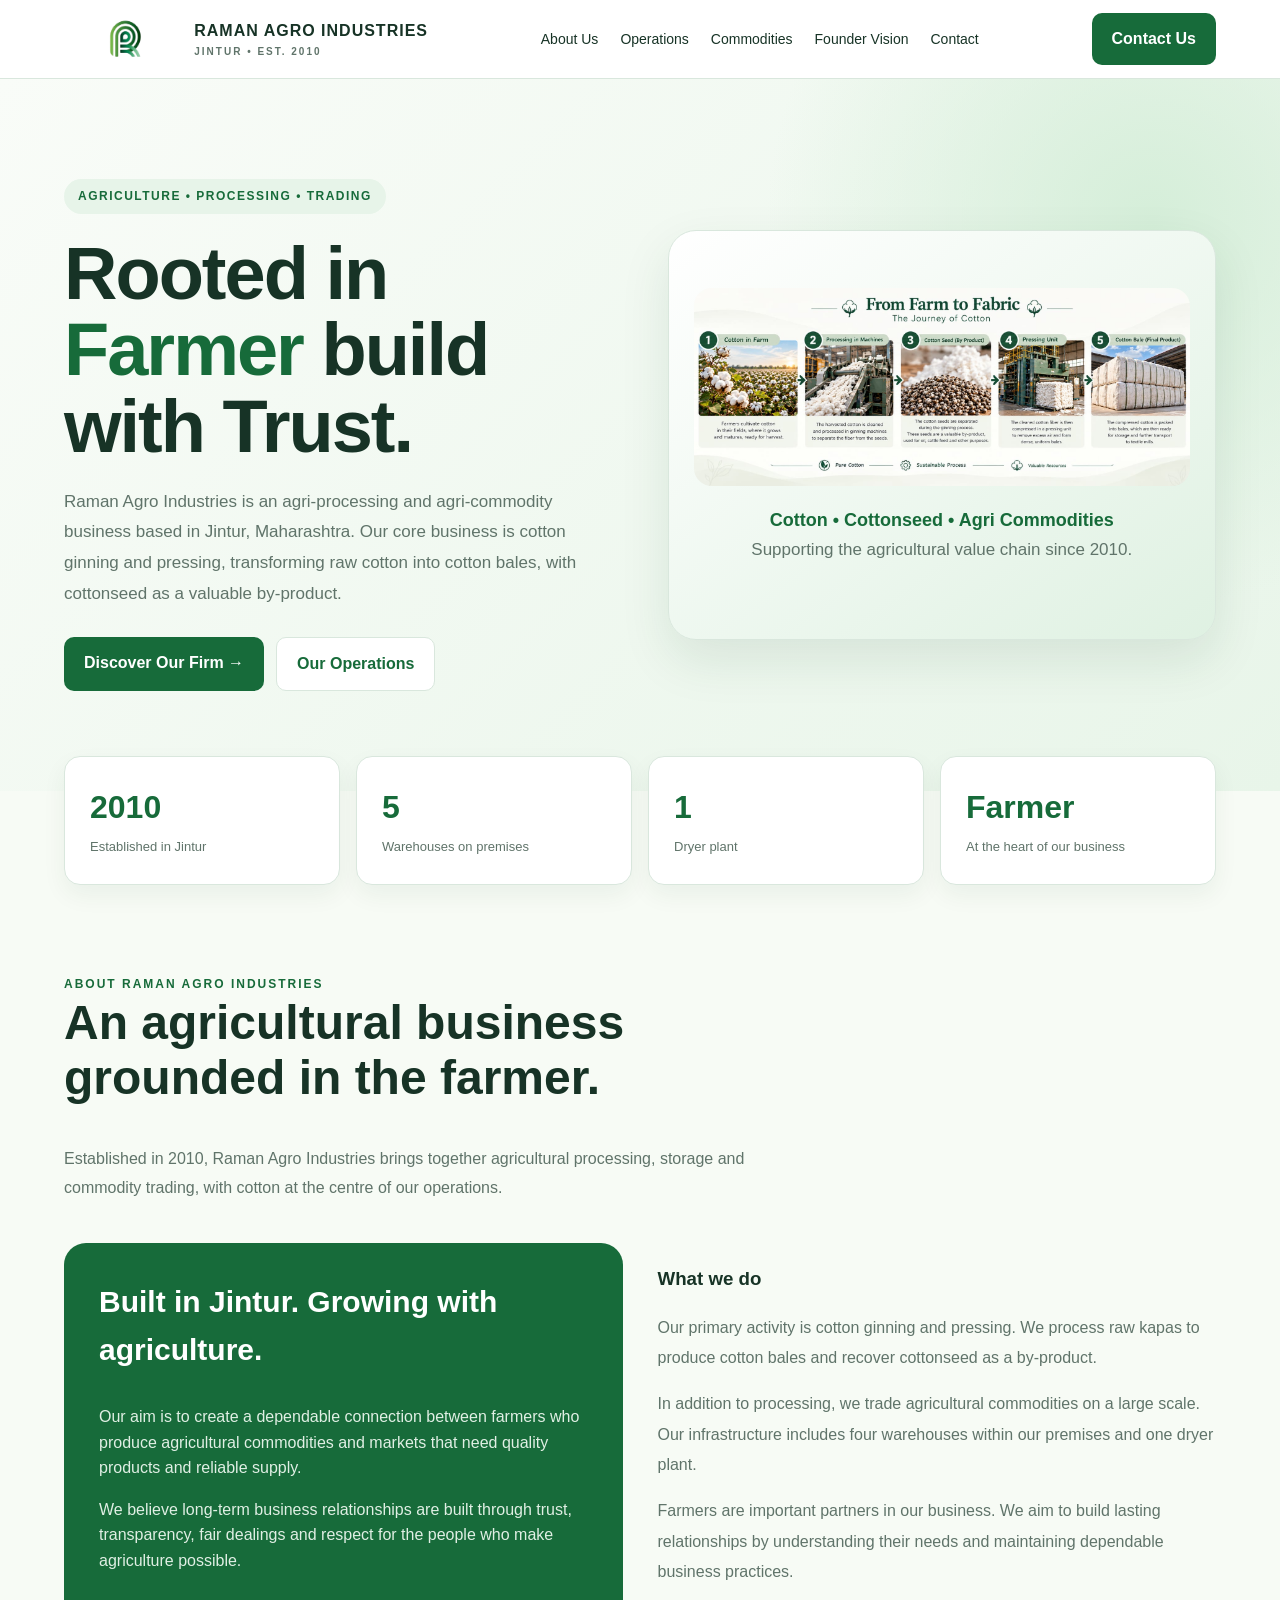
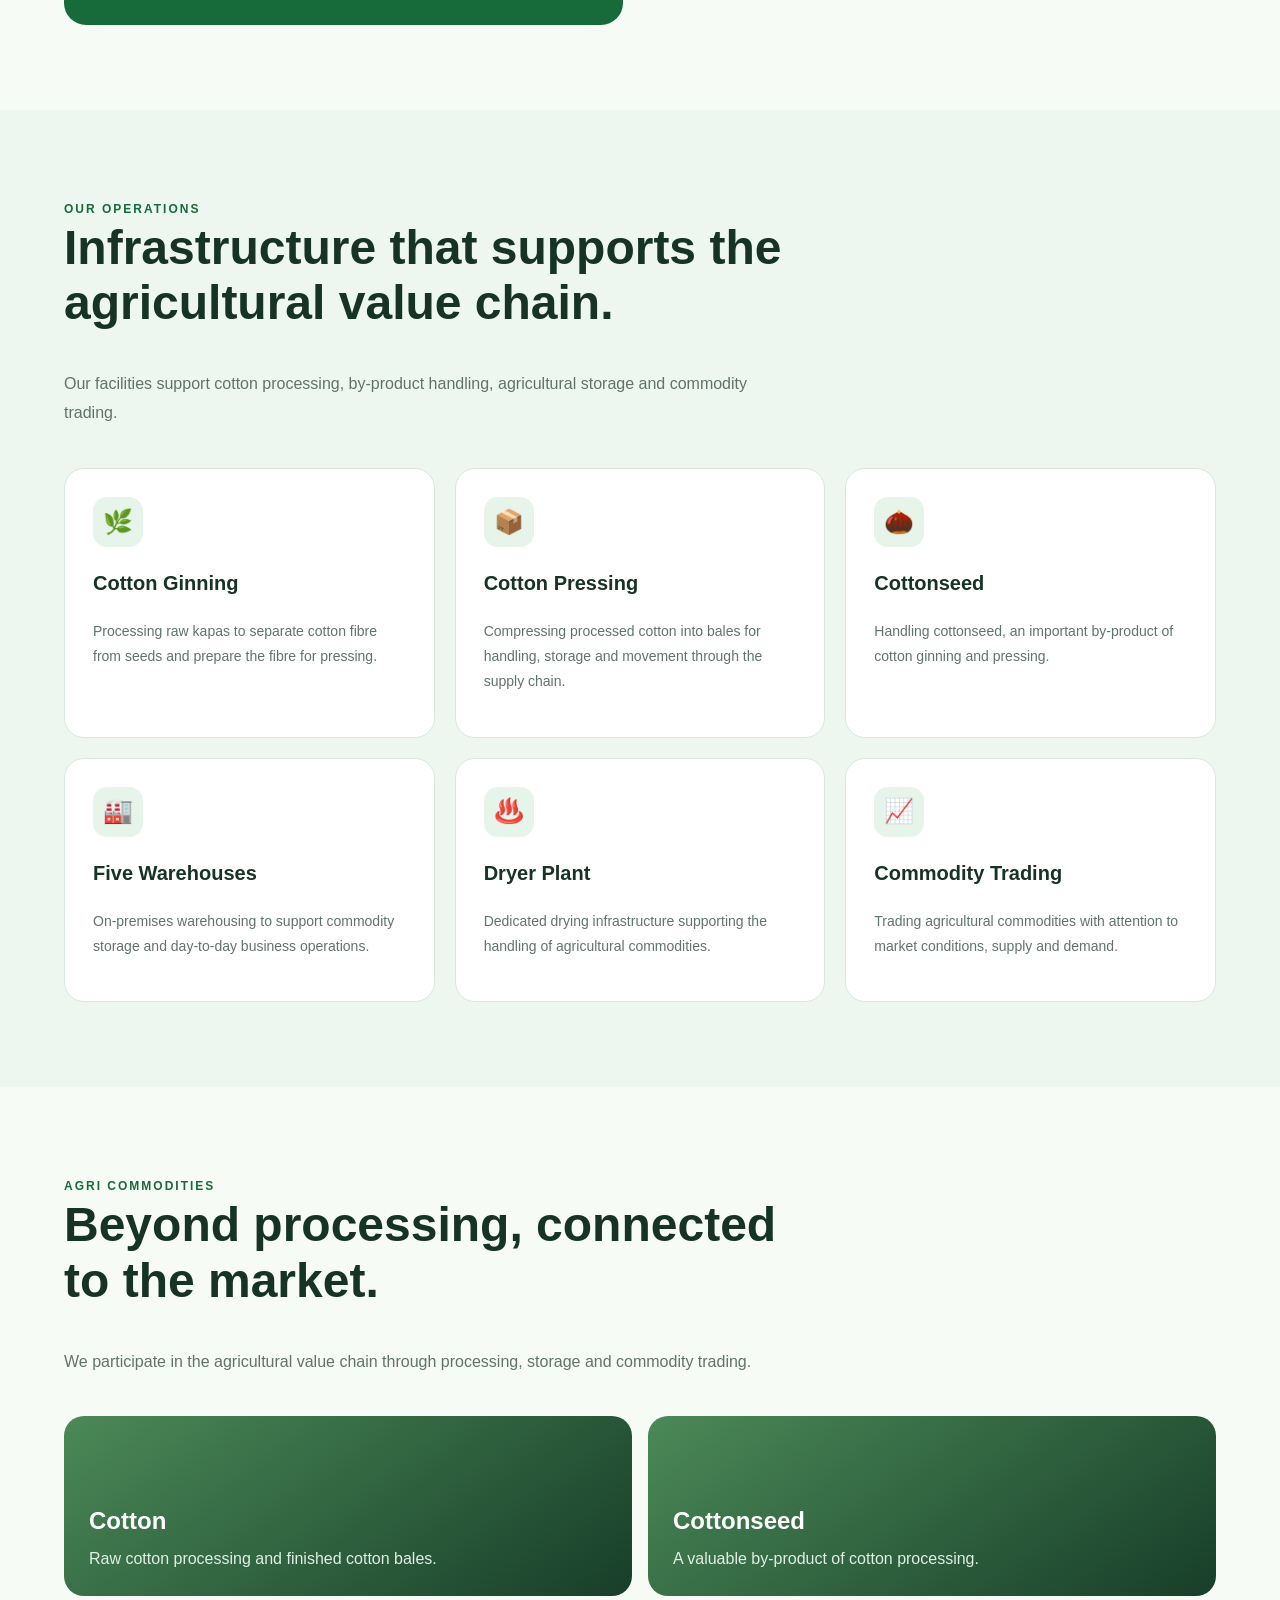
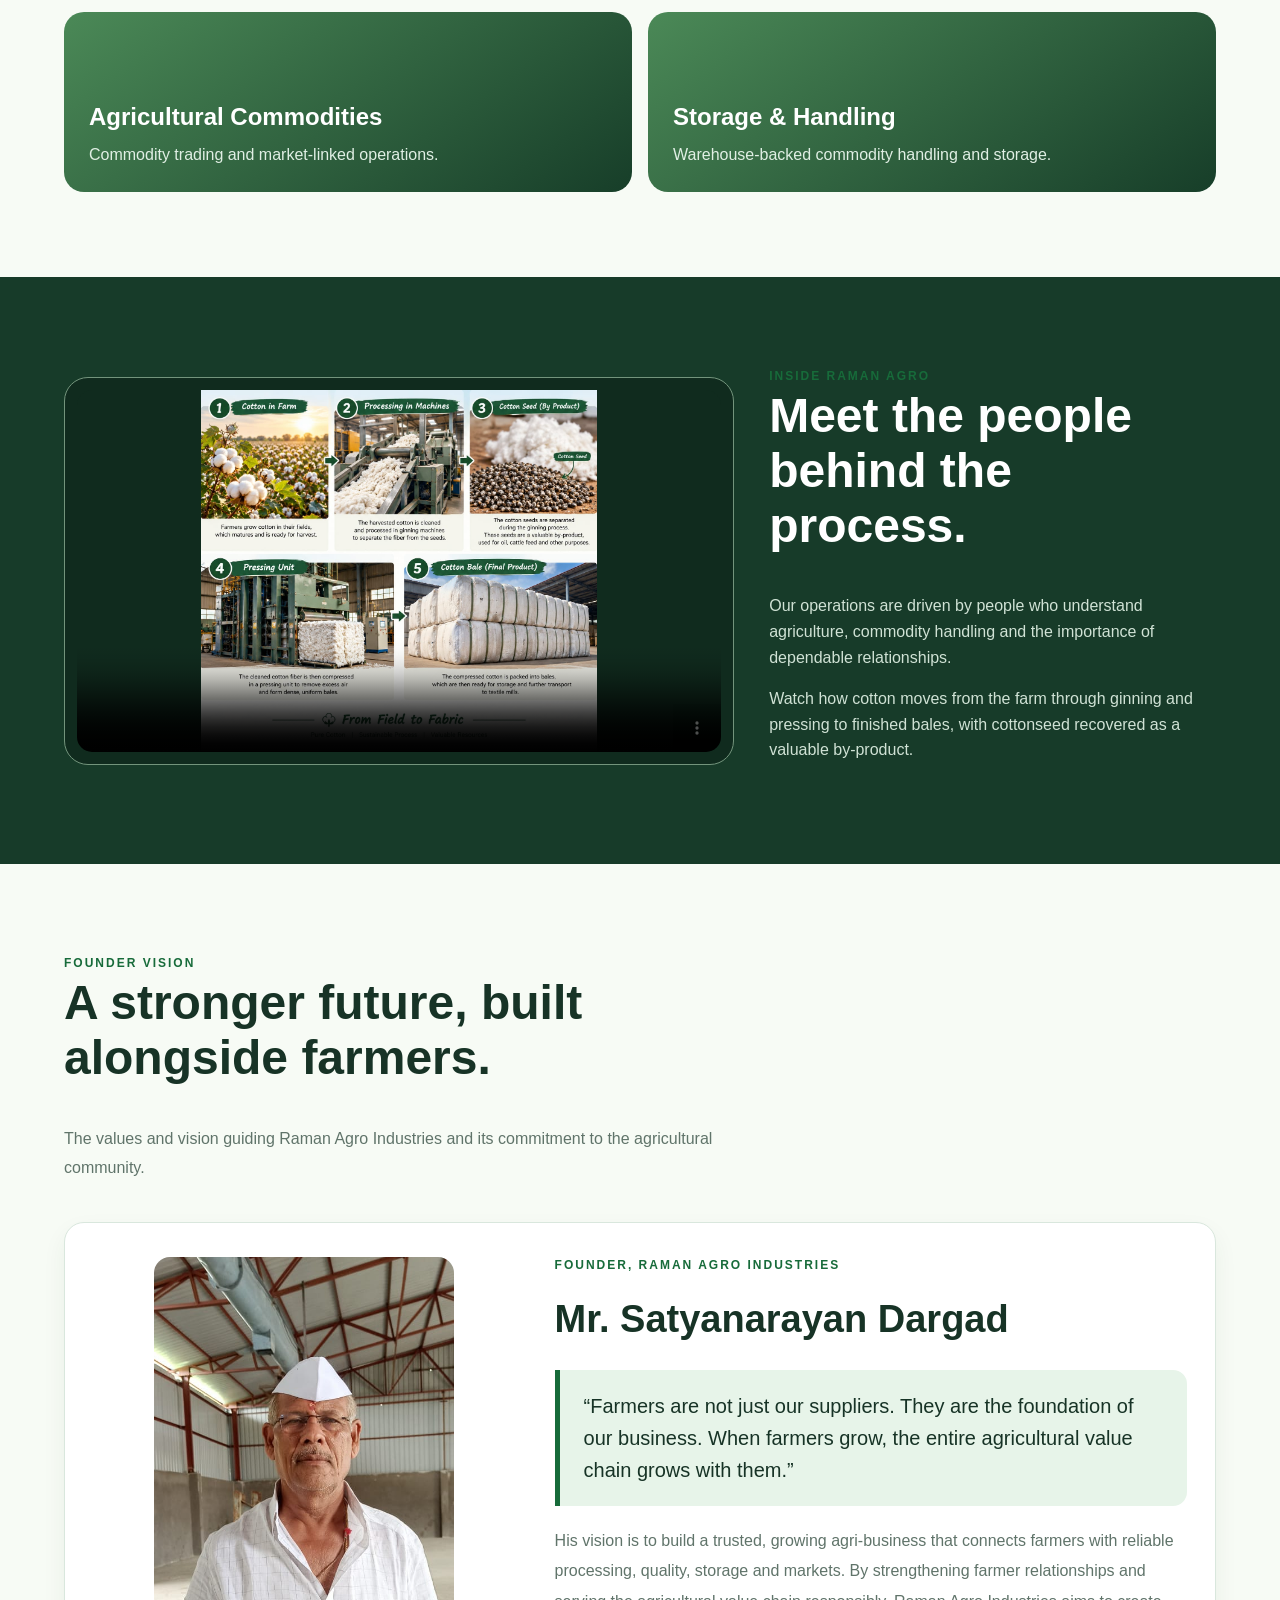
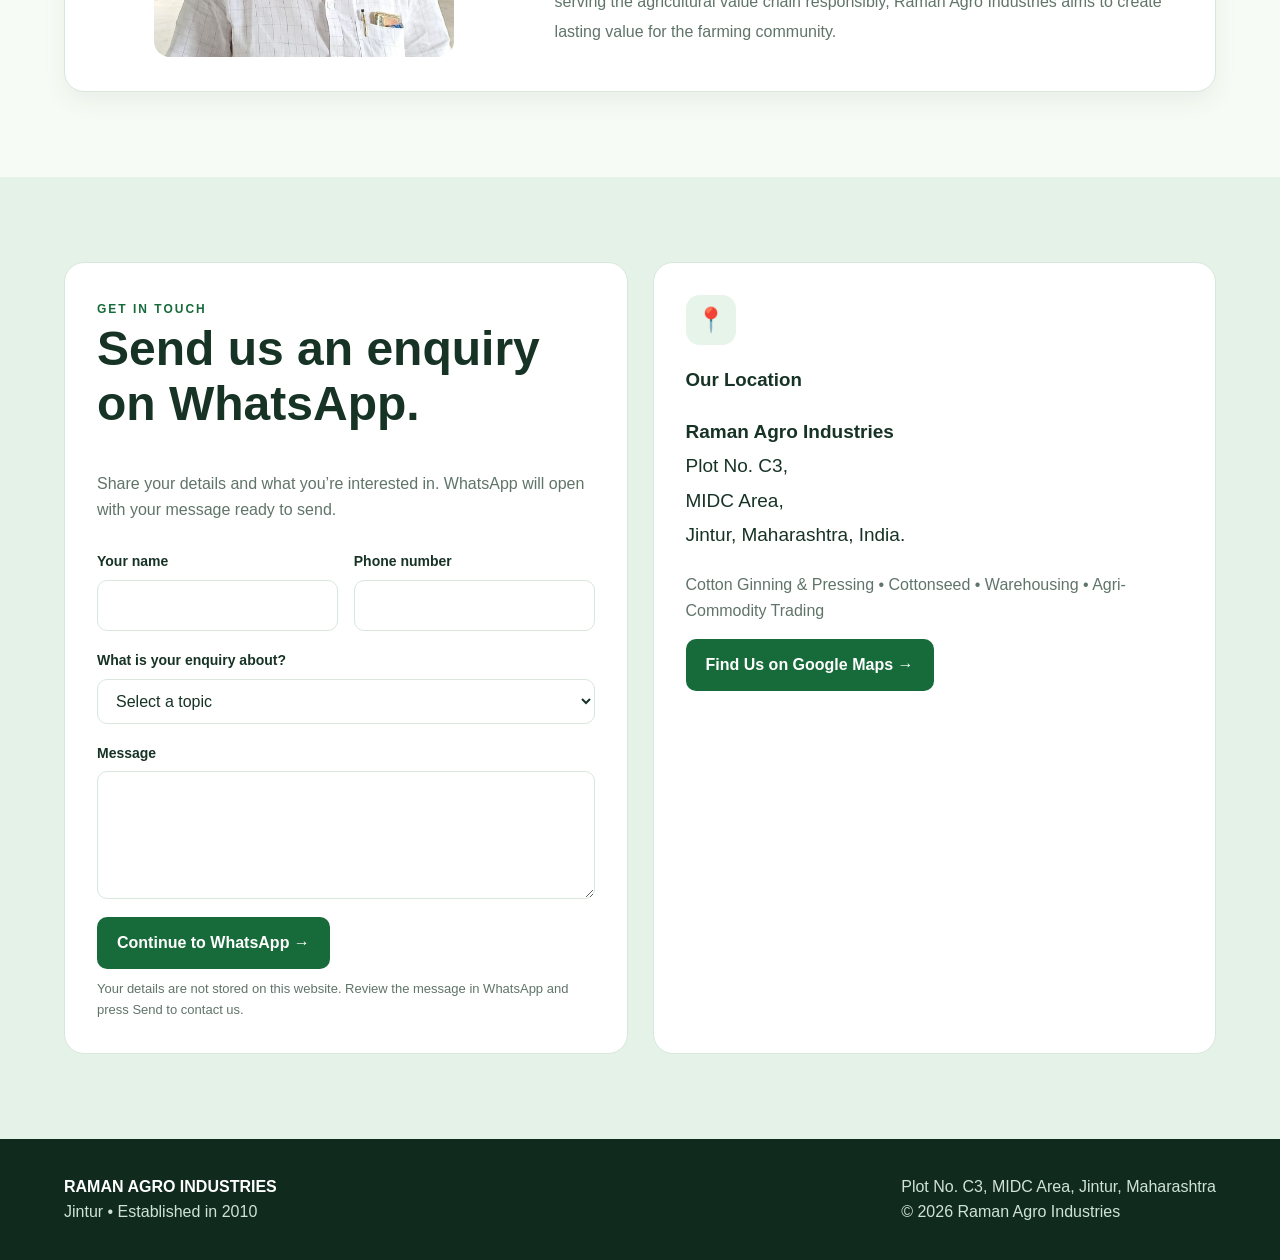
==== index.html @ 5632670c "Refine founder name and portrait crop Co-authored-by: Copilot <223556219+Copilot@users.noreply.githu" ====
<!DOCTYPE html>
<html lang="en">
<head>
  <meta charset="UTF-8">
  <meta name="viewport" content="width=device-width, initial-scale=1.0">
  <title>Raman Agro Industries | Jintur</title>
  <meta name="description" content="Raman Agro Industries, Jintur. Cotton ginning and pressing, cottonseed, warehousing and agricultural commodity trading.">
  <link rel="stylesheet" href="assets/css/styles.css">
</head>
<body>

  <header>
    <div class="navbar">
      <a href="#home" class="logo">
        <div class="logo-area">
          <img src="images/log.png" alt="Raman Agro Industries logo">
        </div>
        <div>
          RAMAN AGRO INDUSTRIES
          <small>JINTUR • EST. 2010</small>
        </div>
      </a>

      <nav class="nav-links" id="navLinks">
        <a href="#about">About Us</a>
        <a href="#operations">Operations</a>
        <a href="#commodities">Commodities</a>
        <a href="#vision">Founder Vision</a>
        <a href="#contact">Contact</a>
      </nav>

      <a href="#contact" class="nav-button">Contact Us</a>

      <button class="menu-button" onclick="toggleMenu()" aria-label="Open navigation menu">☰</button>
    </div>
  </header>

  <main>
    <section class="hero" id="home">
      <div class="container hero-grid">
        <div class="reveal">
          <span class="eyebrow">Agriculture • Processing • Trading</span>

          <h1>
            Rooted in <span>Farmer</span>
            build with Trust.
          </h1>

          <p>
            Raman Agro Industries is an agri-processing and agri-commodity business based in Jintur, Maharashtra.
            Our core business is cotton ginning and pressing, transforming raw cotton into cotton bales, with
            cottonseed as a valuable by-product.
          </p>

          <div class="hero-buttons">
            <a href="#about" class="btn">Discover Our Firm →</a>
            <a href="#operations" class="btn btn-outline">Our Operations</a>
          </div>
        </div>

        <div class="hero-visual reveal">
          <img src="images/short.jpeg" alt="From farm to fabric: five stages of the cotton journey, from cotton farming through ginning and pressing to finished cotton bales">
          <strong>Cotton • Cottonseed • Agri Commodities</strong>
          <p>Supporting the agricultural value chain since 2010.</p>
        </div>
      </div>
    </section>

    <div class="container">
      <div class="stats reveal">
        <div class="stat">
          <strong>2010</strong>
          <span>Established in Jintur</span>
        </div>

        <div class="stat">
          <strong>5</strong>
          <span>Warehouses on premises</span>
        </div>

        <div class="stat">
          <strong>1</strong>
          <span>Dryer plant</span>
        </div>

        <div class="stat">
          <strong>Farmer</strong>
          <span>At the heart of our business</span>
        </div>
      </div>
    </div>

    <section id="about">
      <div class="container">
        <div class="section-intro reveal">
          <span class="section-label">About Raman Agro Industries</span>
          <h2>An agricultural business grounded in the farmer.</h2>
          <p>
            Established in 2010, Raman Agro Industries brings together agricultural processing, storage and commodity
            trading, with cotton at the centre of our operations.
          </p>
        </div>

        <div class="two-column">
          <div class="story-box reveal">
            <h3>Built in Jintur. Growing with agriculture.</h3>
            <p>
              Our aim is to create a dependable connection between farmers who produce agricultural commodities and markets
              that need quality products and reliable supply.
            </p>
            <p>
              We believe long-term business relationships are built through trust, transparency, fair dealings and respect for
              the people who make agriculture possible.
            </p>
          </div>

          <div class="content-copy reveal">
            <h3>What we do</h3>
            <p>
              Our primary activity is cotton ginning and pressing. We process raw kapas to produce cotton bales and recover
              cottonseed as a by-product.
            </p>
            <p>
              In addition to processing, we trade agricultural commodities on a large scale. Our infrastructure includes four
              warehouses within our premises and one dryer plant.
            </p>
            <p>
              Farmers are important partners in our business. We aim to build lasting relationships by understanding their needs
              and maintaining dependable business practices.
            </p>
          </div>
        </div>
      </div>
    </section>

    <section class="operations" id="operations">
      <div class="container">
        <div class="section-intro reveal">
          <span class="section-label">Our Operations</span>
          <h2>Infrastructure that supports the agricultural value chain.</h2>
          <p>
            Our facilities support cotton processing, by-product handling, agricultural storage and commodity trading.
          </p>
        </div>

        <div class="cards">
          <div class="card reveal">
            <div class="card-icon">🌿</div>
            <h3>Cotton Ginning</h3>
            <p>Processing raw kapas to separate cotton fibre from seeds and prepare the fibre for pressing.</p>
          </div>

          <div class="card reveal">
            <div class="card-icon">📦</div>
            <h3>Cotton Pressing</h3>
            <p>Compressing processed cotton into bales for handling, storage and movement through the supply chain.</p>
          </div>

          <div class="card reveal">
            <div class="card-icon">🌰</div>
            <h3>Cottonseed</h3>
            <p>Handling cottonseed, an important by-product of cotton ginning and pressing.</p>
          </div>

          <div class="card reveal">
            <div class="card-icon">🏭</div>
            <h3>Five Warehouses</h3>
            <p>On-premises warehousing to support commodity storage and day-to-day business operations.</p>
          </div>

          <div class="card reveal">
            <div class="card-icon">♨️</div>
            <h3>Dryer Plant</h3>
            <p>Dedicated drying infrastructure supporting the handling of agricultural commodities.</p>
          </div>

          <div class="card reveal">
            <div class="card-icon">📈</div>
            <h3>Commodity Trading</h3>
            <p>Trading agricultural commodities with attention to market conditions, supply and demand.</p>
          </div>
        </div>
      </div>
    </section>

    <section id="commodities">
      <div class="container">
        <div class="section-intro reveal">
          <span class="section-label">Agri Commodities</span>
          <h2>Beyond processing, connected to the market.</h2>
          <p>We participate in the agricultural value chain through processing, storage and commodity trading.</p>
        </div>

        <div class="commodity-grid">
          <div class="commodity reveal">
            <h3>Cotton</h3>
            <p>Raw cotton processing and finished cotton bales.</p>
          </div>

          <div class="commodity reveal">
            <h3>Cottonseed</h3>
            <p>A valuable by-product of cotton processing.</p>
          </div>

          <div class="commodity reveal">
            <h3>Agricultural Commodities</h3>
            <p>Commodity trading and market-linked operations.</p>
          </div>

          <div class="commodity reveal">
            <h3>Storage & Handling</h3>
            <p>Warehouse-backed commodity handling and storage.</p>
          </div>
        </div>
      </div>
    </section>

    <section class="video-section" id="company-video">
      <div class="container video-grid">
        <div class="video-placeholder reveal">
          <video controls poster="images/process.jpeg" aria-label="Raman Agro Industries company video">
            <source src="Raman Agro video.mp4" type="video/mp4">
            Your browser does not support video playback.
          </video>
        </div>

        <div class="reveal">
          <span class="section-label">Inside Raman Agro</span>
          <h2>Meet the people behind the process.</h2>
          <p>Our operations are driven by people who understand agriculture, commodity handling and the importance of dependable relationships.</p>
          <p>Watch how cotton moves from the farm through ginning and pressing to finished bales, with cottonseed recovered as a valuable by-product.</p>
        </div>
      </div>
    </section>

    <section id="vision">
      <div class="container">
        <div class="section-intro reveal">
          <span class="section-label">Founder Vision</span>
          <h2>A stronger future, built alongside farmers.</h2>
          <p>
            The values and vision guiding Raman Agro Industries and its commitment to the agricultural community.
          </p>
        </div>

        <div class="founder-vision reveal">
          <img src="images/founder.jpg" alt="Founder Mr. Satyanarayan Dargad">
          <div class="founder-vision-copy">
            <span class="section-label">Founder, Raman Agro Industries</span>
            <h3>Mr. Satyanarayan Dargad</h3>
            <blockquote>
              “Farmers are not just our suppliers. They are the foundation of our business. When farmers grow, the entire agricultural value chain grows with them.”
            </blockquote>
            <p>
              His vision is to build a trusted, growing agri-business that connects farmers with reliable processing,
              quality, storage and markets. By strengthening farmer relationships and serving the agricultural value
              chain responsibly, Raman Agro Industries aims to create lasting value for the farming community.
            </p>
          </div>
        </div>
      </div>
    </section>

    <section class="contact" id="contact">
      <div class="container contact-grid">
        <div class="contact-box reveal">
          <span class="section-label">Get in Touch</span>
          <h2>Send us an enquiry on WhatsApp.</h2>
          <p>Share your details and what you’re interested in. WhatsApp will open with your message ready to send.</p>

          <form class="enquiry-form" id="whatsappEnquiryForm">
            <div class="form-row">
              <div class="form-field">
                <label for="enquiryName">Your name</label>
                <input id="enquiryName" name="name" type="text" autocomplete="name" required>
              </div>

              <div class="form-field">
                <label for="enquiryPhone">Phone number</label>
                <input id="enquiryPhone" name="phone" type="tel" autocomplete="tel" required>
              </div>
            </div>

            <div class="form-field">
              <label for="enquirySubject">What is your enquiry about?</label>
              <select id="enquirySubject" name="subject" required>
                <option value="" selected disabled>Select a topic</option>
                <option>Cotton ginning and pressing</option>
                <option>Cottonseed</option>
                <option>Agricultural commodity trading</option>
                <option>Warehousing and storage</option>
                <option>Visit our facility</option>
                <option>Other business enquiry</option>
              </select>
            </div>

            <div class="form-field">
              <label for="enquiryMessage">Message</label>
              <textarea id="enquiryMessage" name="message" rows="4" required></textarea>
            </div>

            <button class="btn enquiry-submit" type="submit">Continue to WhatsApp →</button>
            <p class="form-note">Your details are not stored on this website. Review the message in WhatsApp and press Send to contact us.</p>
          </form>
        </div>

        <div class="contact-box reveal">
          <div class="card-icon">📍</div>
          <h3>Our Location</h3>

          <address>
            <strong>Raman Agro Industries</strong><br>
            Plot No. C3,<br>
            MIDC Area,<br>
            Jintur, Maharashtra, India.
          </address>

          <p>
            Cotton Ginning & Pressing • Cottonseed • Warehousing • Agri-Commodity Trading
          </p>

          <a class="btn" target="_blank" rel="noopener" href="https://www.google.com/maps/search/?api=1&query=Plot+C3+MIDC+Jintur+Maharashtra">
            Find Us on Google Maps →
          </a>
        </div>
      </div>
    </section>
  </main>

  <footer>
    <div class="container footer-content">
      <div>
        <strong>RAMAN AGRO INDUSTRIES</strong>
        <p>Jintur • Established in 2010</p>
      </div>

      <div>
        <p>Plot No. C3, MIDC Area, Jintur, Maharashtra</p>
        <p>© <span id="year"></span> Raman Agro Industries</p>
      </div>
    </div>
  </footer>

  <script src="assets/js/main.js"></script>
</body>
</html>
---- assets/css/styles.css ----
:root {
  --green: #176b3a;
  --light-green: #e7f4e9;
  --white: #ffffff;
  --background: #f7fbf5;
  --dark: #173326;
  --muted: #60746a;
  --border: #d9e7dd;
}

* {
  box-sizing: border-box;
  scroll-behavior: smooth;
}

body {
  margin: 0;
  font-family: Arial, Helvetica, sans-serif;
  background: var(--background);
  color: var(--dark);
  line-height: 1.6;
}

a {
  text-decoration: none;
  color: inherit;
}

button {
  font: inherit;
  cursor: pointer;
}

.container {
  width: 90%;
  max-width: 1180px;
  margin: auto;
}

section {
  padding: 85px 0;
}

h1, h2, h3, p {
  margin-top: 0;
}

h2 {
  font-size: clamp(30px, 4vw, 48px);
  line-height: 1.15;
}

p {
  color: var(--muted);
}

header {
  position: sticky;
  top: 0;
  z-index: 100;
  background: rgba(255,255,255,0.96);
  border-bottom: 1px solid var(--border);
}

.navbar {
  max-width: 1180px;
  width: 90%;
  margin: auto;
  min-height: 78px;
  display: flex;
  justify-content: space-between;
  align-items: center;
  gap: 20px;
}

.logo {
  display: flex;
  align-items: center;
  gap: 4px;
  font-weight: bold;
  letter-spacing: 1px;
}

.logo-icon {
  width: 44px;
  height: 44px;
  display: grid;
  place-items: center;
  background: var(--green);
  color: white;
  border-radius: 12px;
  font-size: 20px;
}

.logo small {
  display: block;
  font-size: 10px;
  color: var(--muted);
  letter-spacing: 2px;
}

.logo-area {
  display: flex;
  align-items: center;
  gap: 14px;
}

.logo-area img {
  height: 72px;
}

.nav-links {
  display: flex;
  align-items: center;
  gap: 22px;
  font-size: 14px;
}

.nav-links a:hover {
  color: var(--green);
}

.nav-button,
.btn {
  display: inline-block;
  padding: 13px 20px;
  background: var(--green);
  color: white;
  border: none;
  border-radius: 10px;
  font-weight: bold;
  transition: 0.25s;
}

.nav-button:hover,
.btn:hover {
  background: #104c2a;
  transform: translateY(-2px);
}

.menu-button {
  display: none;
  background: none;
  border: none;
  font-size: 27px;
  color: var(--green);
}

.hero {
  padding: 100px 0;
  background: radial-gradient(circle at 90% 20%, #d5eed9, transparent 30%), linear-gradient(135deg, #f9fcf8, #e8f5e9);
}

.hero-grid {
  display: grid;
  grid-template-columns: 1fr 1fr;
  align-items: center;
  gap: 55px;
}

.eyebrow {
  display: inline-block;
  padding: 8px 14px;
  border-radius: 30px;
  background: var(--light-green);
  color: var(--green);
  font-size: 12px;
  font-weight: bold;
  letter-spacing: 1.5px;
  text-transform: uppercase;
}

.hero h1 {
  font-size: clamp(42px, 6vw, 74px);
  line-height: 1.03;
  letter-spacing: -2px;
  margin: 22px 0;
}

.hero h1 span {
  color: var(--green);
}

.hero p {
  font-size: 17px;
  line-height: 1.8;
}

.hero-buttons {
  display: flex;
  flex-wrap: wrap;
  gap: 12px;
  margin-top: 28px;
}

.btn-outline {
  background: white;
  color: var(--green);
  border: 1px solid var(--border);
}

.hero-visual {
  min-height: 410px;
  border-radius: 28px;
  background: linear-gradient(145deg, #ffffff, #dff1e2);
  border: 1px solid var(--border);
  box-shadow: 0 20px 50px rgba(23,67,42,0.10);
  display: flex;
  flex-direction: column;
  justify-content: center;
  align-items: center;
  text-align: center;
  padding: 25px;
  overflow: hidden;
}

.hero-visual img {
  display: block;
  width: 100%;
  height: auto;
  object-fit: contain;
  border-radius: 18px;
}

.hero-visual strong {
  display: block;
  color: var(--green);
  font-size: 18px;
  margin-top: 20px;
}

.stats {
  display: grid;
  grid-template-columns: repeat(4, 1fr);
  gap: 16px;
  margin-top: -35px;
  position: relative;
}

.stat {
  padding: 25px;
  background: white;
  border: 1px solid var(--border);
  border-radius: 16px;
  box-shadow: 0 10px 25px rgba(23,67,42,0.06);
}

.stat strong {
  display: block;
  font-size: 32px;
  color: var(--green);
}

.stat span {
  font-size: 13px;
  color: var(--muted);
}

.section-label {
  color: var(--green);
  font-size: 12px;
  font-weight: bold;
  letter-spacing: 2px;
  text-transform: uppercase;
}

.section-intro {
  max-width: 720px;
  margin-bottom: 40px;
}

.section-intro p {
  line-height: 1.8;
}

.two-column {
  display: grid;
  grid-template-columns: 1fr 1fr;
  gap: 35px;
  align-items: center;
}

.story-box {
  padding: 35px;
  background: var(--green);
  border-radius: 22px;
  color: white;
}

.story-box h3 {
  font-size: 30px;
}

.story-box p {
  color: #e0efe4;
}

.content-copy p {
  line-height: 1.9;
}

.cards {
  display: grid;
  grid-template-columns: repeat(3, 1fr);
  gap: 20px;
}

.card {
  padding: 28px;
  background: white;
  border: 1px solid var(--border);
  border-radius: 20px;
  transition: 0.25s;
}

.card:hover {
  transform: translateY(-5px);
  box-shadow: 0 15px 35px rgba(23,67,42,0.10);
}

.card-icon {
  width: 50px;
  height: 50px;
  display: grid;
  place-items: center;
  border-radius: 14px;
  background: var(--light-green);
  font-size: 24px;
  margin-bottom: 20px;
}

.card h3 {
  font-size: 20px;
}

.card p {
  font-size: 14px;
  line-height: 1.8;
}

.operations {
  background: #edf7ef;
}

.operation-row {
  display: grid;
  grid-template-columns: 65px 1fr;
  gap: 18px;
  background: white;
  border: 1px solid var(--border);
  border-radius: 16px;
  padding: 23px;
  margin-bottom: 15px;
}

.operation-row h3 {
  margin-bottom: 5px;
}

.operation-row p {
  margin-bottom: 0;
}

.commodity-grid {
  display: grid;
  grid-template-columns: repeat(2, 1fr);
  gap: 16px;
}

.commodity {
  min-height: 180px;
  border-radius: 20px;
  padding: 25px;
  display: flex;
  flex-direction: column;
  justify-content: flex-end;
  color: white;
  background: linear-gradient(145deg, #4b8957, #173e29);
}

.commodity h3 {
  font-size: 24px;
  margin-bottom: 5px;
}

.commodity p {
  color: #e0efe4;
  margin-bottom: 0;
}

.video-section {
  background: #173b29;
  color: white;
}

.video-section p {
  color: #d0e2d5;
}

.video-grid {
  display: grid;
  grid-template-columns: 1.2fr 0.8fr;
  gap: 35px;
  align-items: center;
}

.video-placeholder {
  padding: 12px;
  background: #102b1e;
  border: 1px solid #73947c;
  border-radius: 24px;
  overflow: hidden;
}

.video-placeholder video {
  display: block;
  width: 100%;
  aspect-ratio: 16 / 9;
  border-radius: 15px;
  background: #102b1e;
  object-fit: contain;
}

.founder-vision {
  display: grid;
  grid-template-columns: minmax(240px, 0.8fr) 1.2fr;
  align-items: center;
  gap: 40px;
  padding: 28px;
  background: white;
  border: 1px solid var(--border);
  border-radius: 20px;
  box-shadow: 0 10px 25px rgba(23,67,42,0.06);
}

.founder-vision img {
  width: min(100%, 300px);
  aspect-ratio: 3 / 4;
  object-fit: cover;
  object-position: center 20%;
  border-radius: 16px;
  justify-self: center;
}

.founder-vision-copy h3 {
  margin: 12px 0 20px;
  color: var(--dark);
  font-size: clamp(28px, 3vw, 38px);
}

.founder-vision-copy blockquote {
  margin: 0 0 20px;
  padding: 20px 24px;
  background: var(--light-green);
  border-left: 5px solid var(--green);
  border-radius: 0 14px 14px 0;
  font-size: 20px;
  line-height: 1.6;
}

.founder-vision-copy p {
  line-height: 1.9;
}

.contact {
  background: #e5f2e7;
}

.contact-grid {
  display: grid;
  grid-template-columns: 1fr 1fr;
  gap: 25px;
}

.contact-box {
  padding: 32px;
  background: white;
  border-radius: 20px;
  border: 1px solid var(--border);
}

.enquiry-form {
  display: grid;
  gap: 18px;
  margin-top: 28px;
}

.form-row {
  display: grid;
  grid-template-columns: 1fr 1fr;
  gap: 16px;
}

.form-field {
  display: grid;
  gap: 7px;
}

.form-field label {
  color: var(--dark);
  font-size: 14px;
  font-weight: bold;
}

.form-field input,
.form-field select,
.form-field textarea {
  width: 100%;
  padding: 12px 14px;
  border: 1px solid var(--border);
  border-radius: 10px;
  background: #fff;
  color: var(--dark);
  font: inherit;
}

.form-field textarea {
  min-height: 120px;
  resize: vertical;
}

.form-field input:focus,
.form-field select:focus,
.form-field textarea:focus {
  outline: 2px solid var(--green);
  outline-offset: 2px;
}

.enquiry-submit {
  justify-self: start;
}

.form-note {
  margin: -8px 0 0;
  font-size: 13px;
  line-height: 1.6;
}

.contact-box address {
  font-style: normal;
  font-size: 19px;
  line-height: 1.8;
  margin: 20px 0;
}

footer {
  background: #102b1e;
  color: white;
  padding: 35px 0;
}

footer p {
  color: #d0e2d5;
  margin-bottom: 0;
}

.footer-content {
  display: flex;
  justify-content: space-between;
  align-items: center;
  gap: 20px;
}

.reveal {
  opacity: 0;
  transform: translateY(20px);
  transition: 0.7s ease;
}

.reveal.visible {
  opacity: 1;
  transform: translateY(0);
}

@media (max-width: 850px) {
  .menu-button {
    display: block;
  }

  .nav-button {
    display: none;
  }

  .nav-links {
    display: none;
    position: absolute;
    top: 78px;
    left: 0;
    right: 0;
    padding: 22px 5%;
    background: white;
    border-bottom: 1px solid var(--border);
    flex-direction: column;
    align-items: flex-start;
  }

  .nav-links.open {
    display: flex;
  }

  .hero-grid,
  .two-column,
  .video-grid,
  .contact-grid {
    grid-template-columns: 1fr;
  }

  .stats {
    grid-template-columns: repeat(2, 1fr);
  }

  .cards {
    grid-template-columns: 1fr;
  }

  .founder-vision {
    grid-template-columns: 1fr;
  }

  .founder-vision img {
    width: min(100%, 240px);
    justify-self: center;
  }

  .hero {
    padding: 70px 0;
  }

  .footer-content {
    flex-direction: column;
    align-items: flex-start;
  }
}

@media (max-width: 520px) {
  section {
    padding: 60px 0;
  }

  .form-row {
    grid-template-columns: 1fr;
  }

  .commodity-grid {
    grid-template-columns: 1fr;
  }

  .stat {
    padding: 18px;
  }

  .stat strong {
    font-size: 26px;
  }

  .hero-visual {
    min-height: 300px;
  }

}
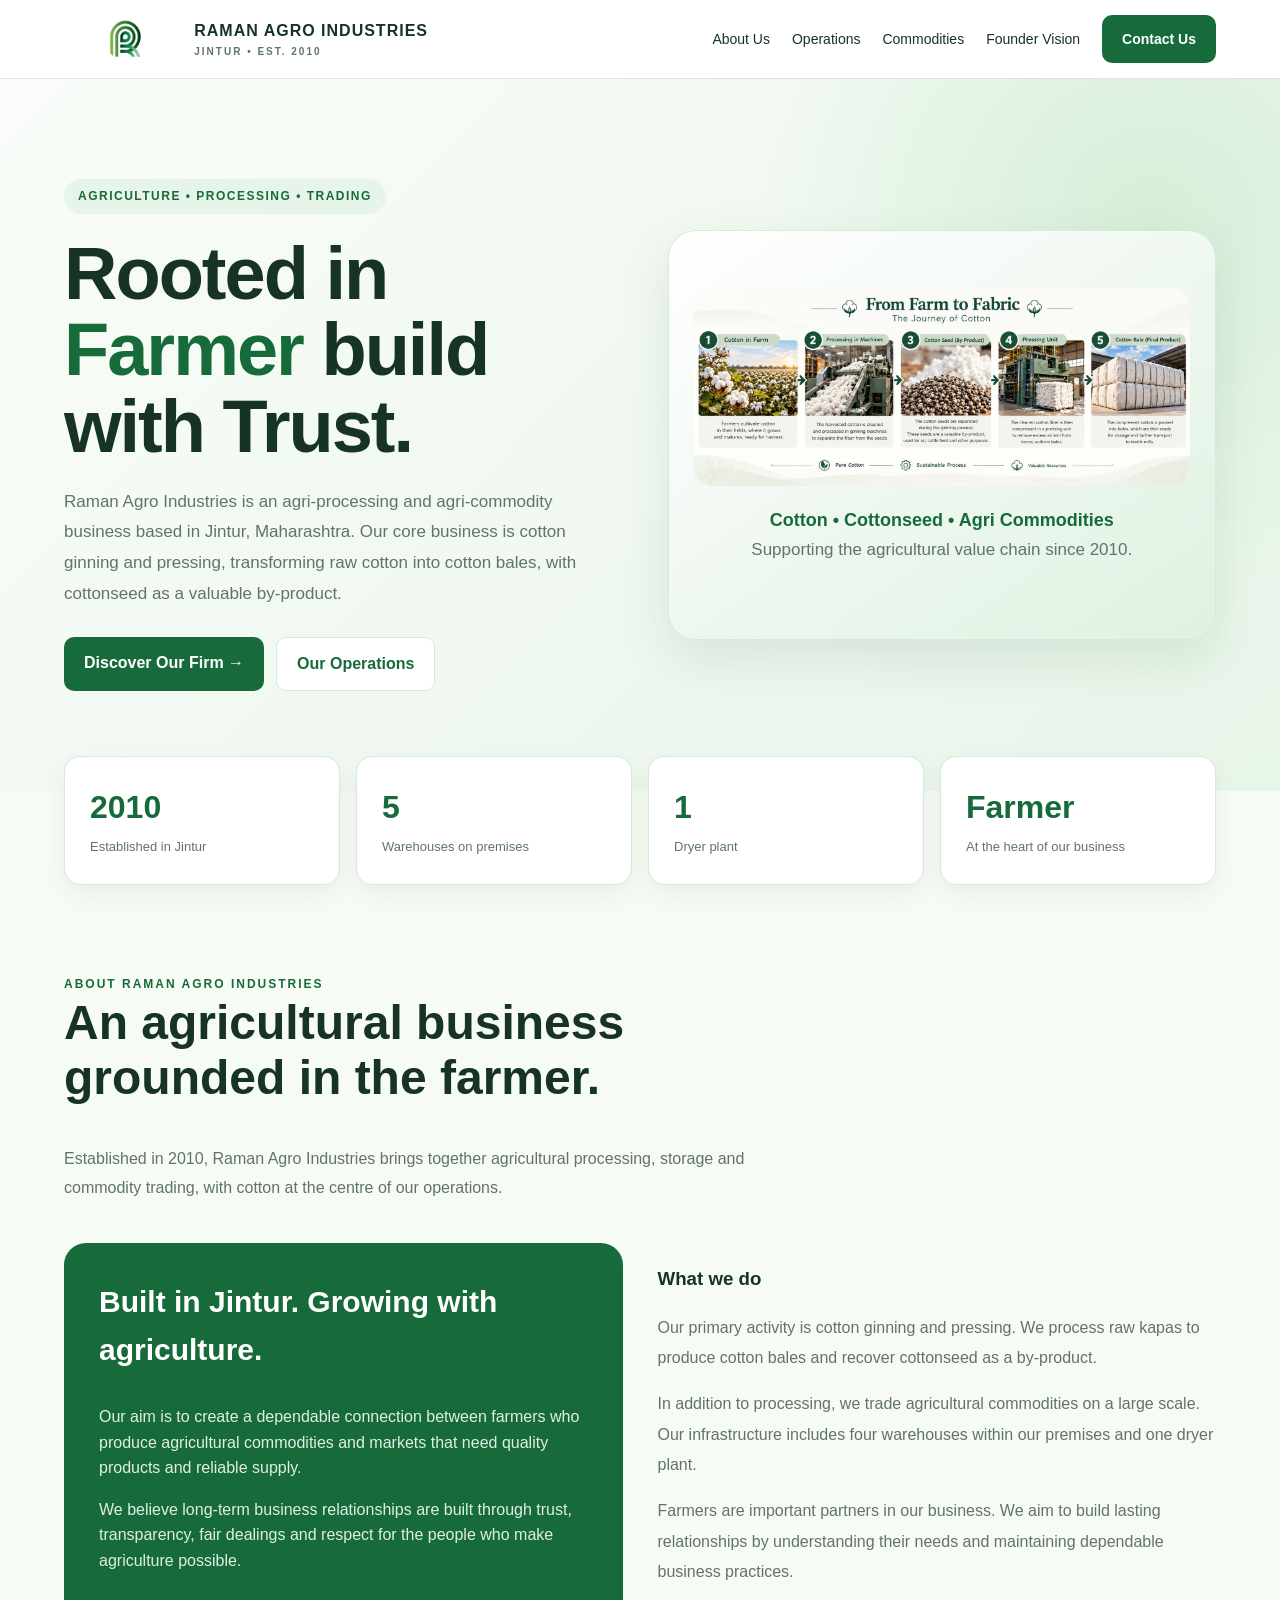
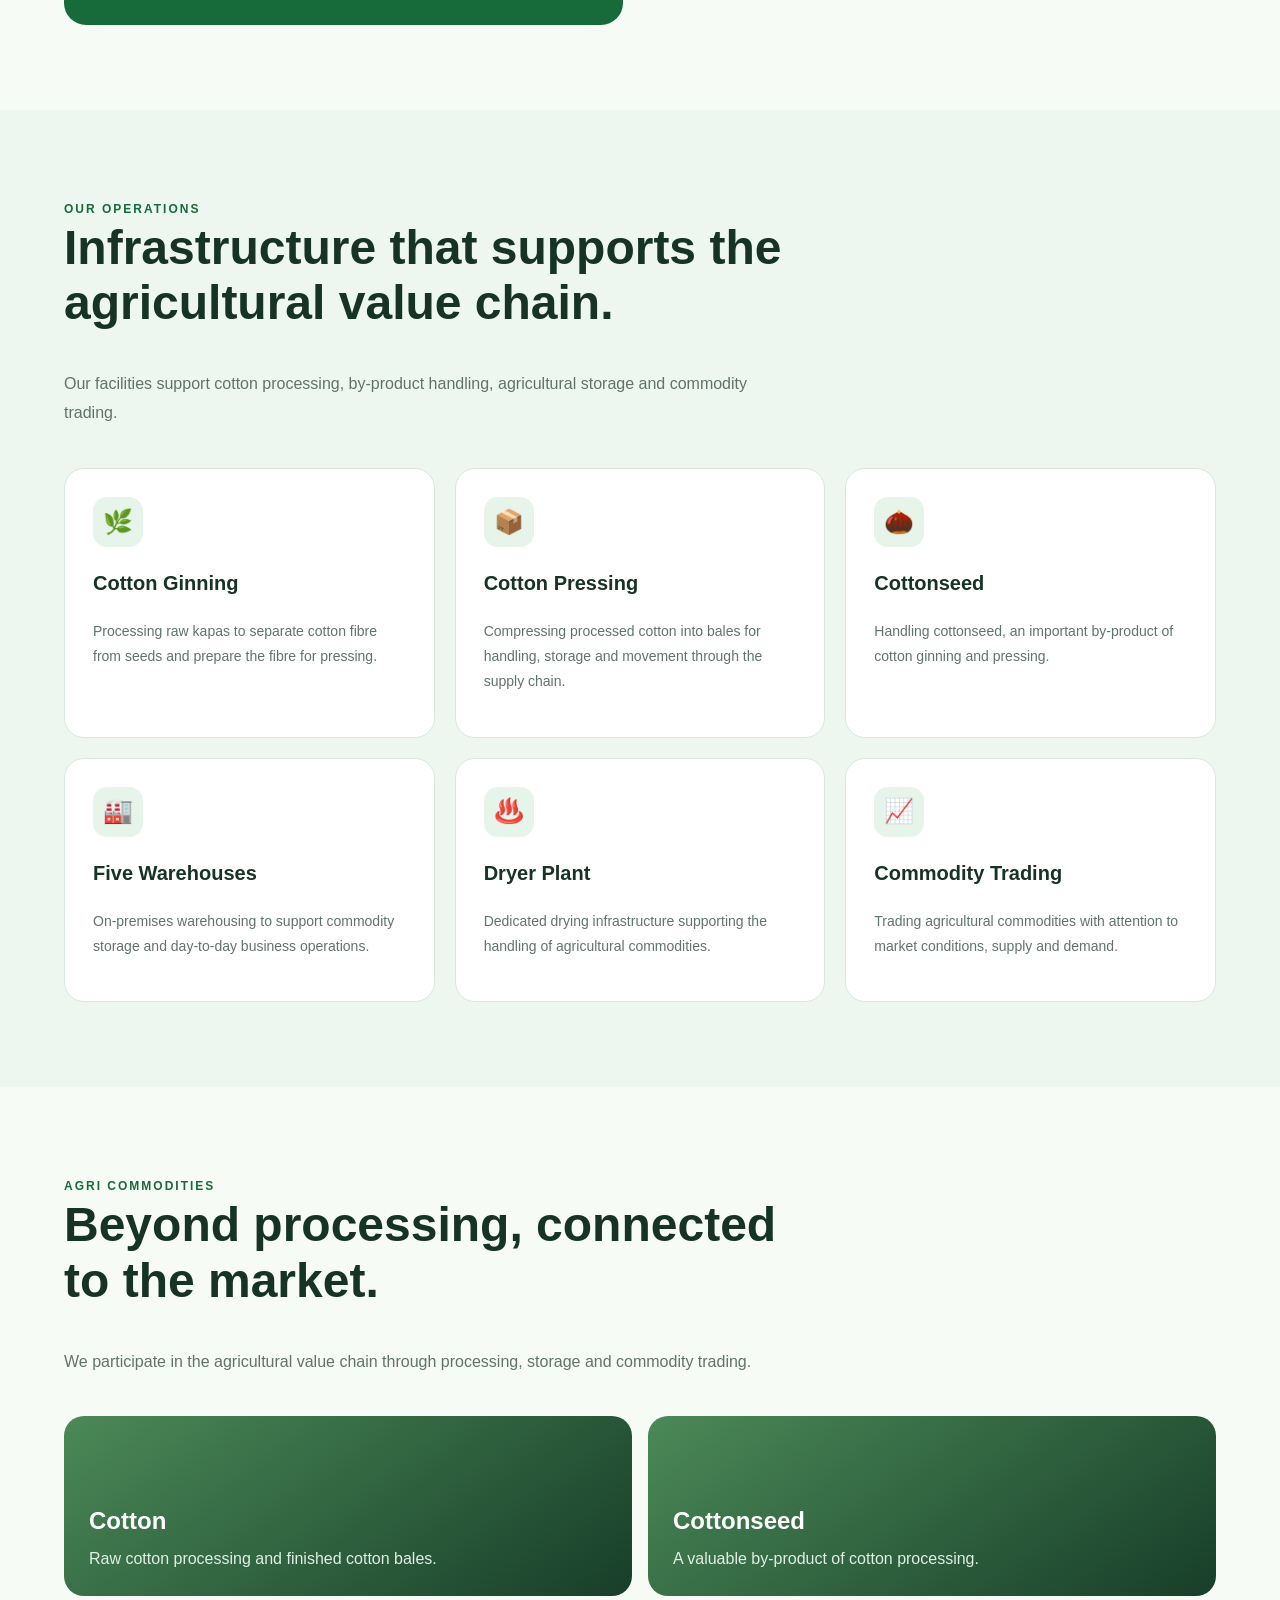
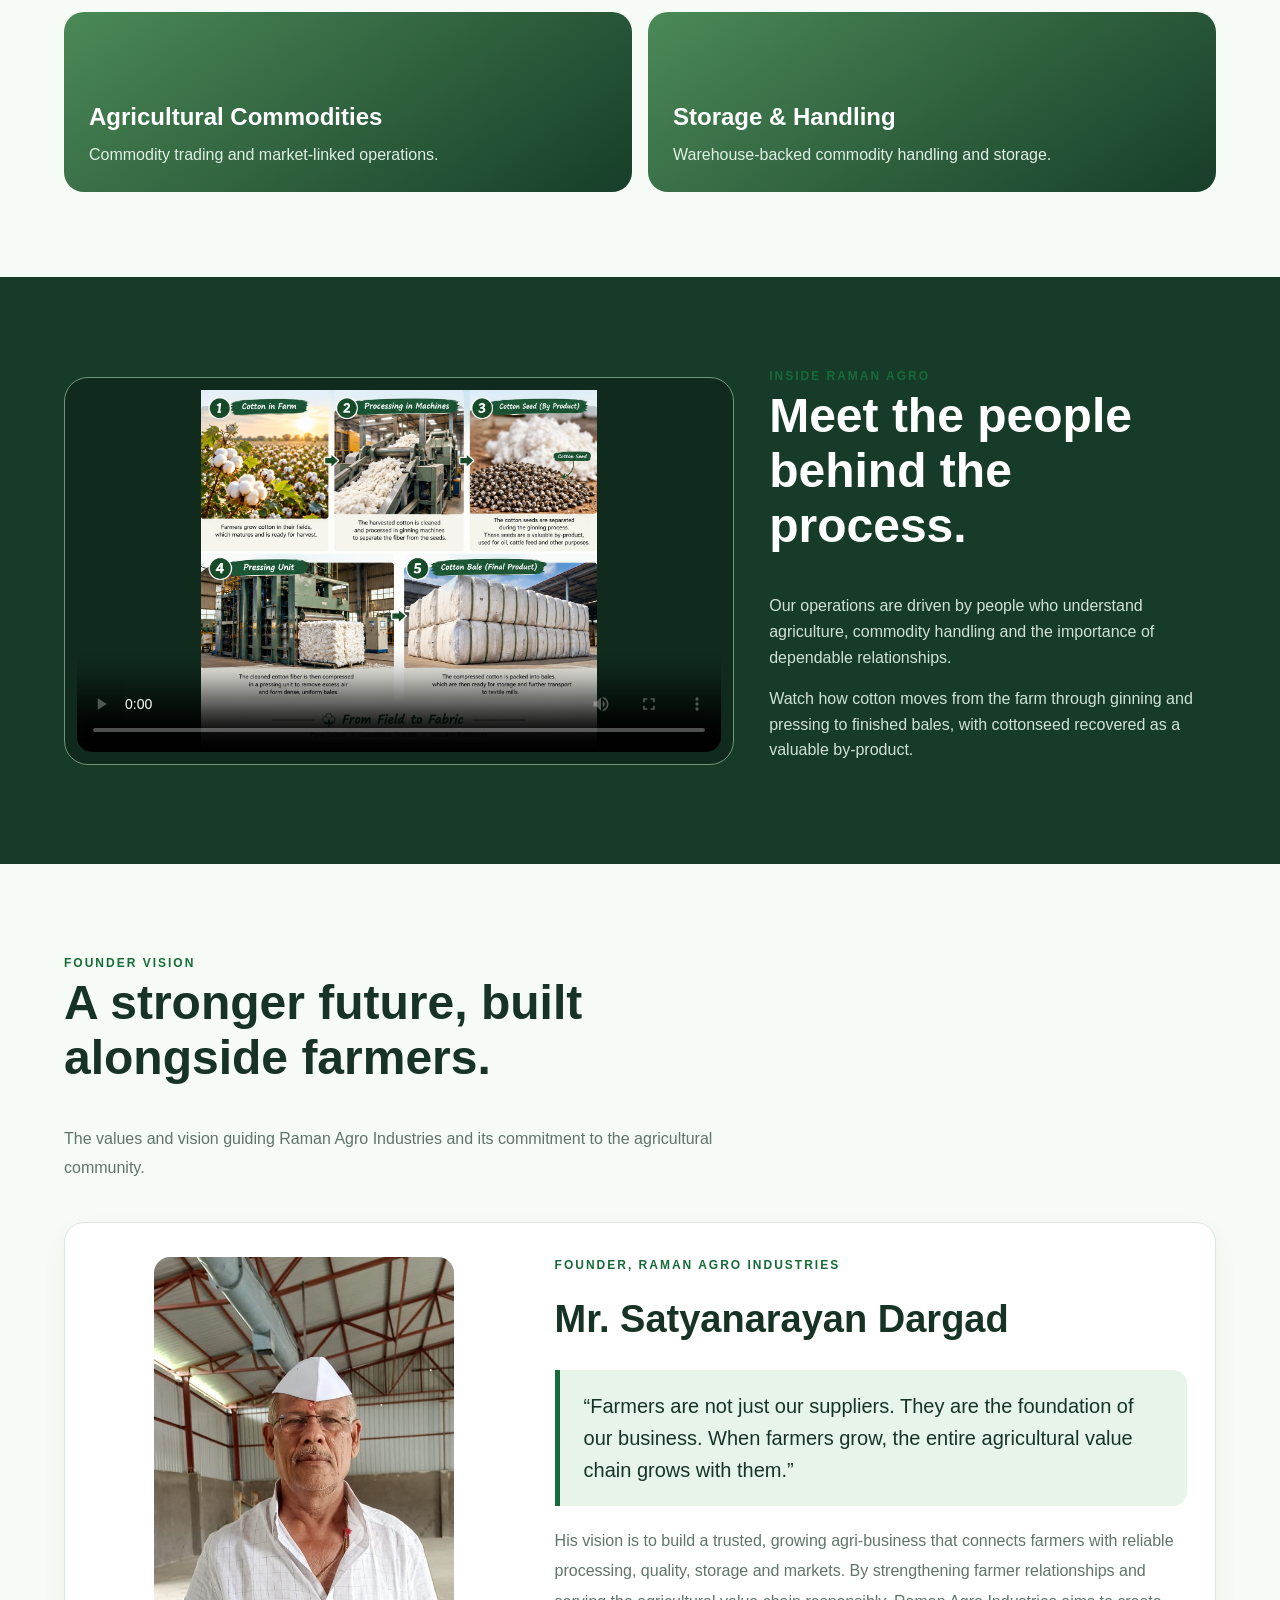
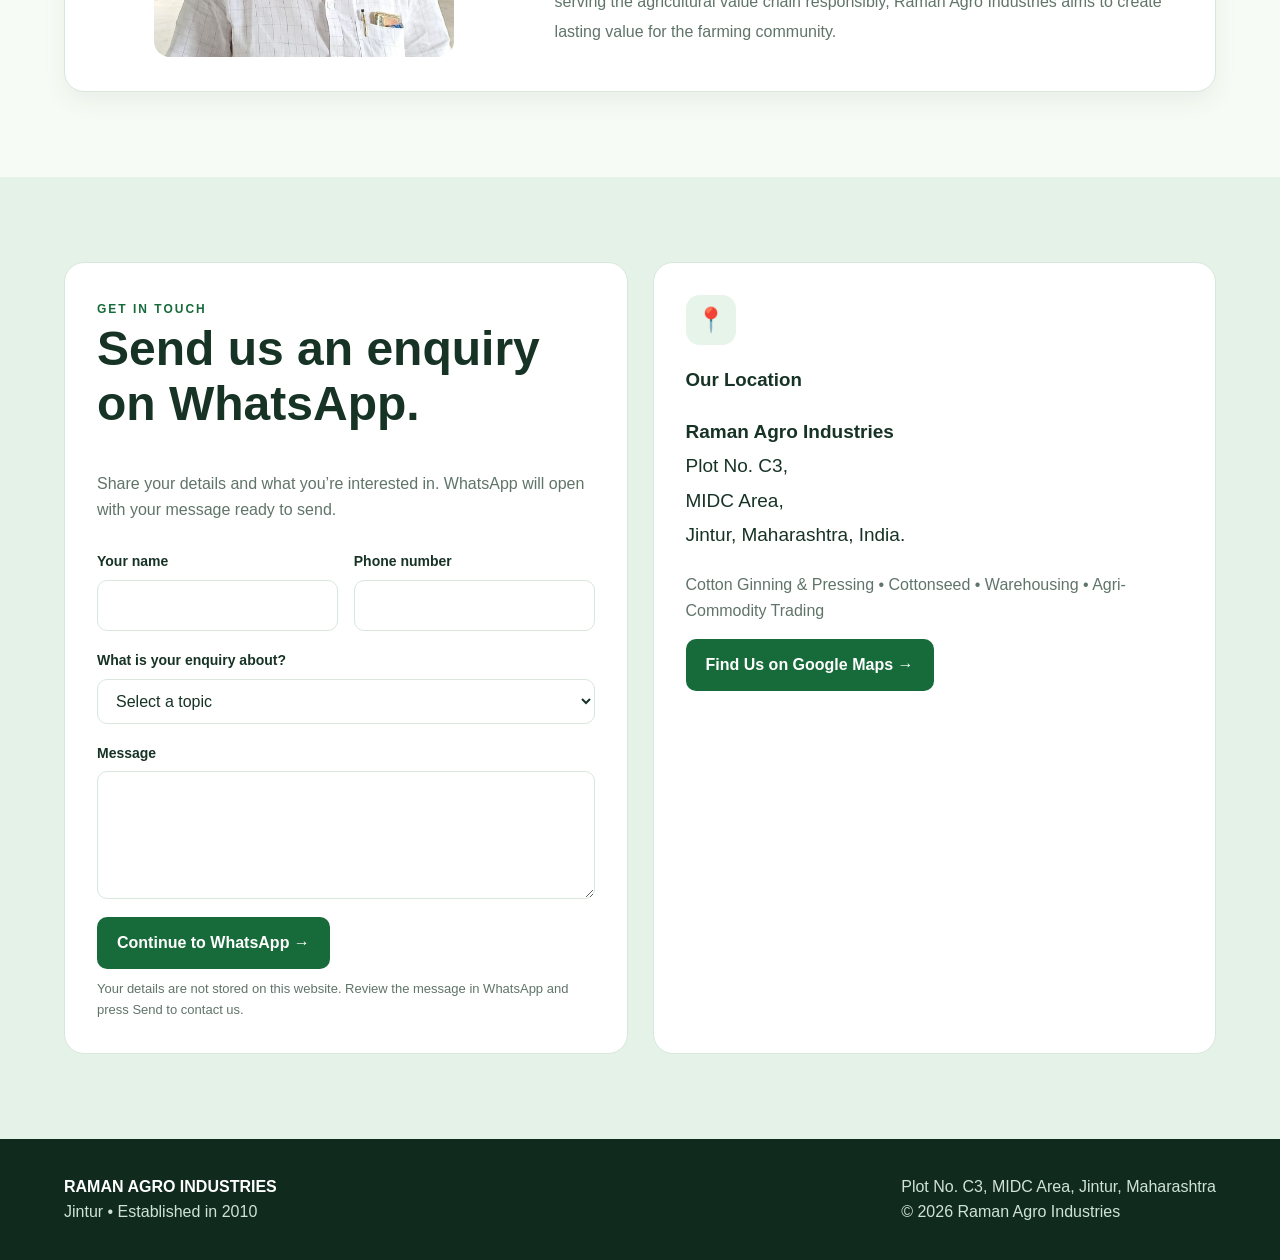
==== commit 5d648489: "Keep a single Contact Us navigation link Co-authored-by: Copilot <223556219+Copilot@users.noreply.gi" ====
--- a/index.html
+++ b/index.html
@@ -26,10 +26,8 @@
         <a href="#operations">Operations</a>
         <a href="#commodities">Commodities</a>
         <a href="#vision">Founder Vision</a>
-        <a href="#contact">Contact</a>
+        <a href="#contact" class="nav-button">Contact Us</a>
       </nav>
-
-      <a href="#contact" class="nav-button">Contact Us</a>
 
       <button class="menu-button" onclick="toggleMenu()" aria-label="Open navigation menu">☰</button>
     </div>
--- a/assets/css/styles.css
+++ b/assets/css/styles.css
@@ -578,7 +578,8 @@
   }
 
   .nav-button {
-    display: none;
+    display: inline-block;
+    margin-top: 4px;
   }
 
   .nav-links {
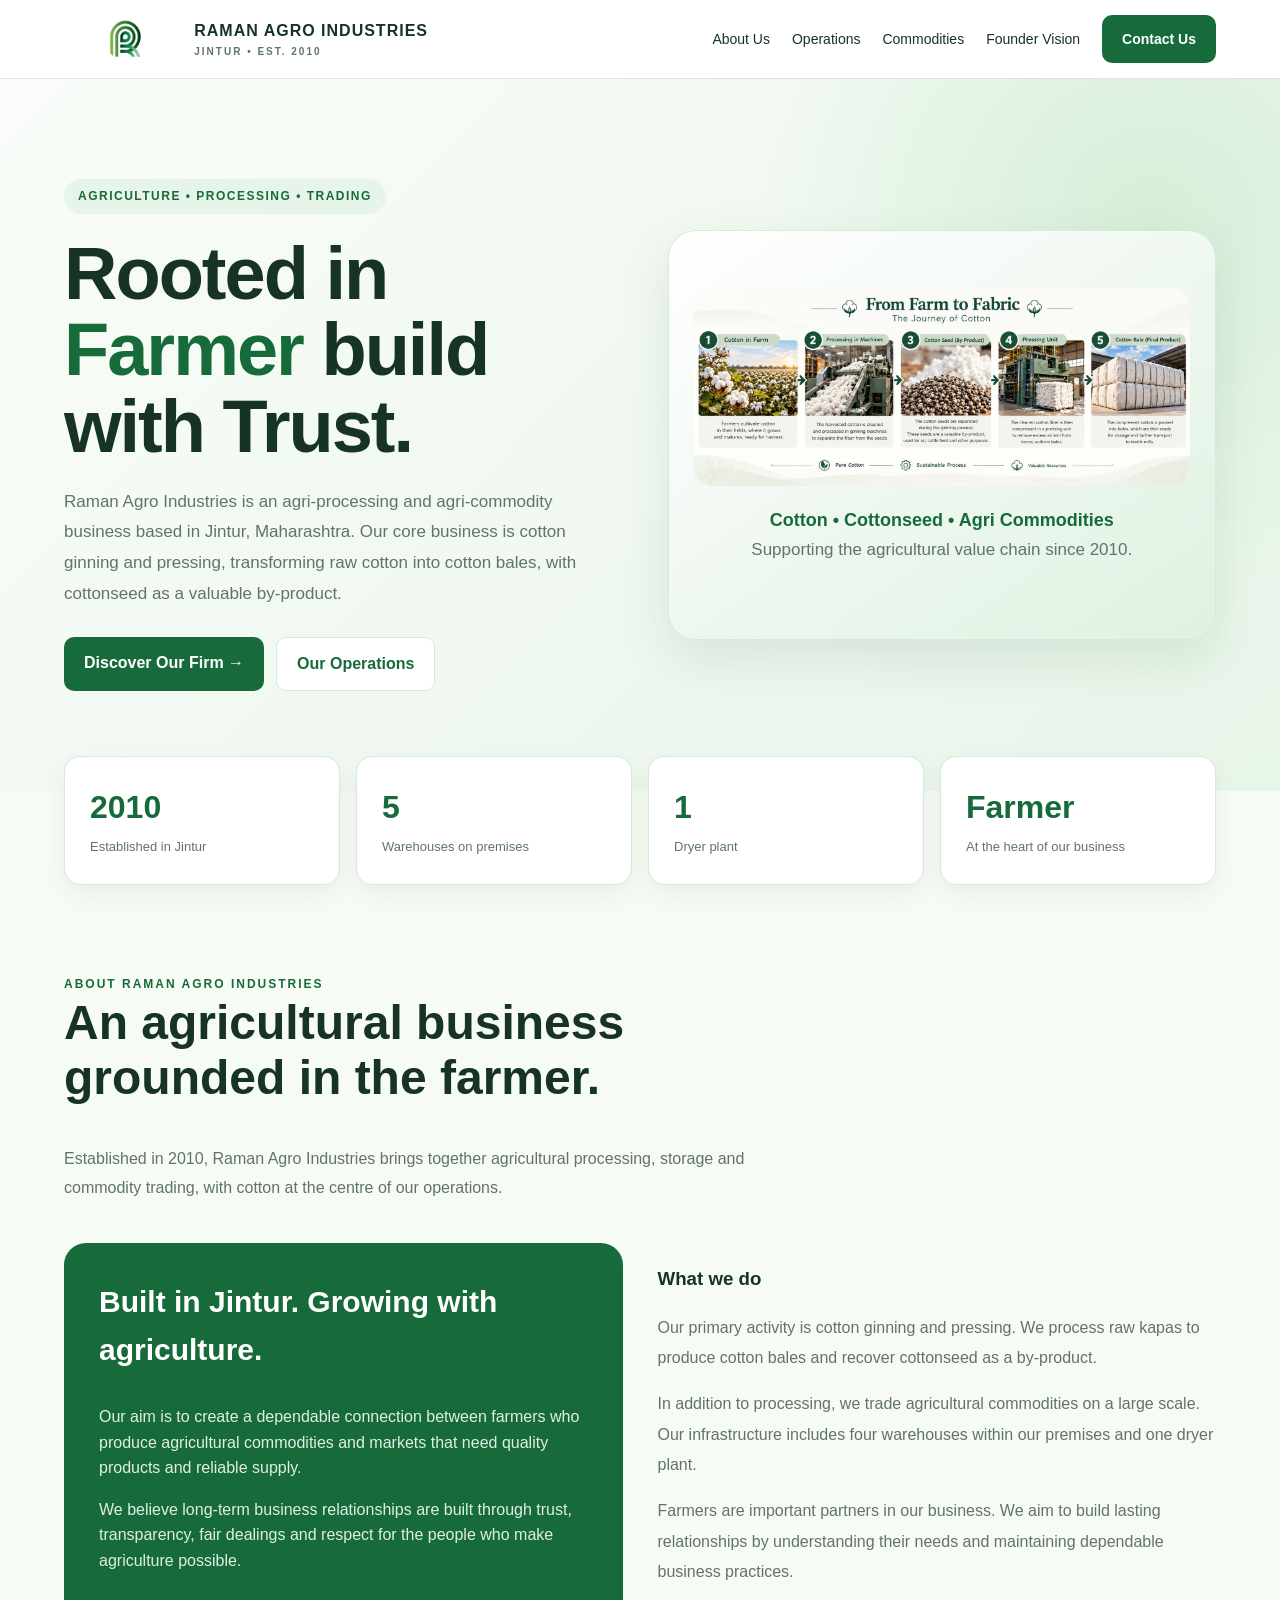
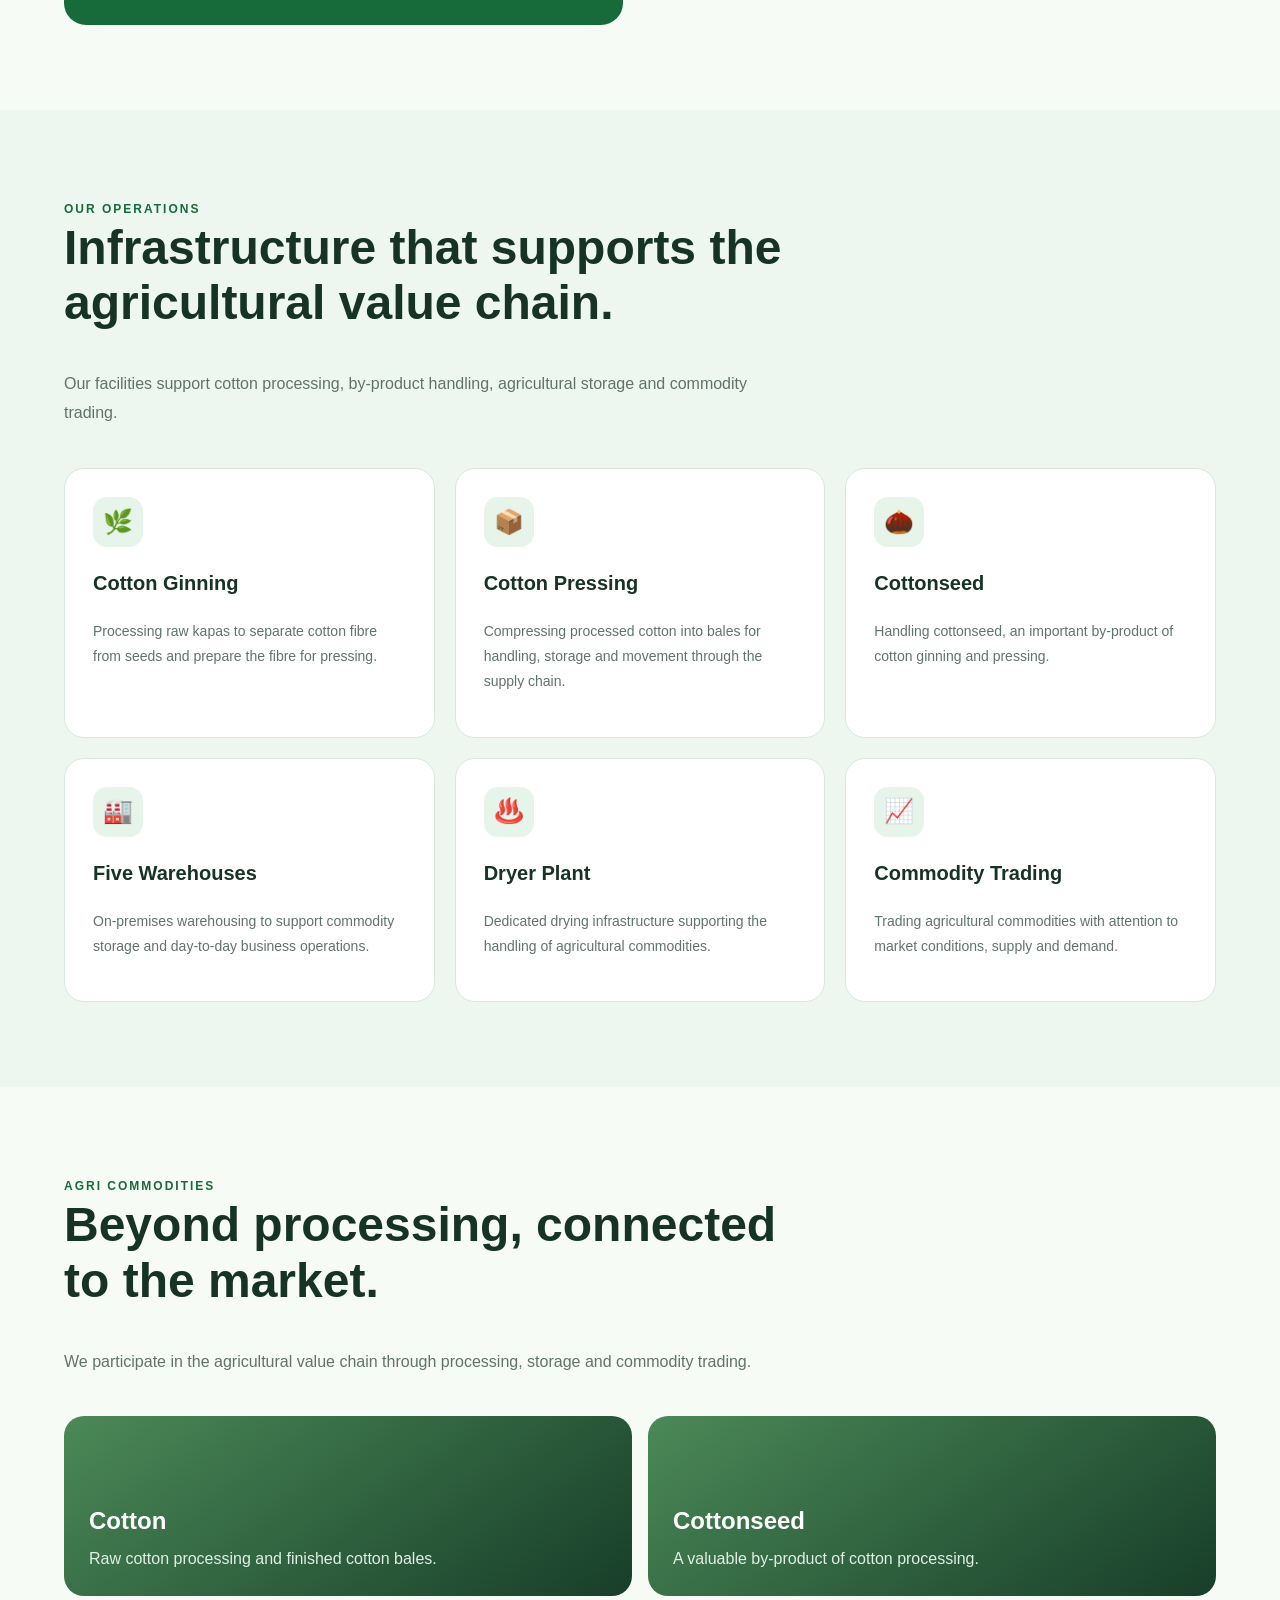
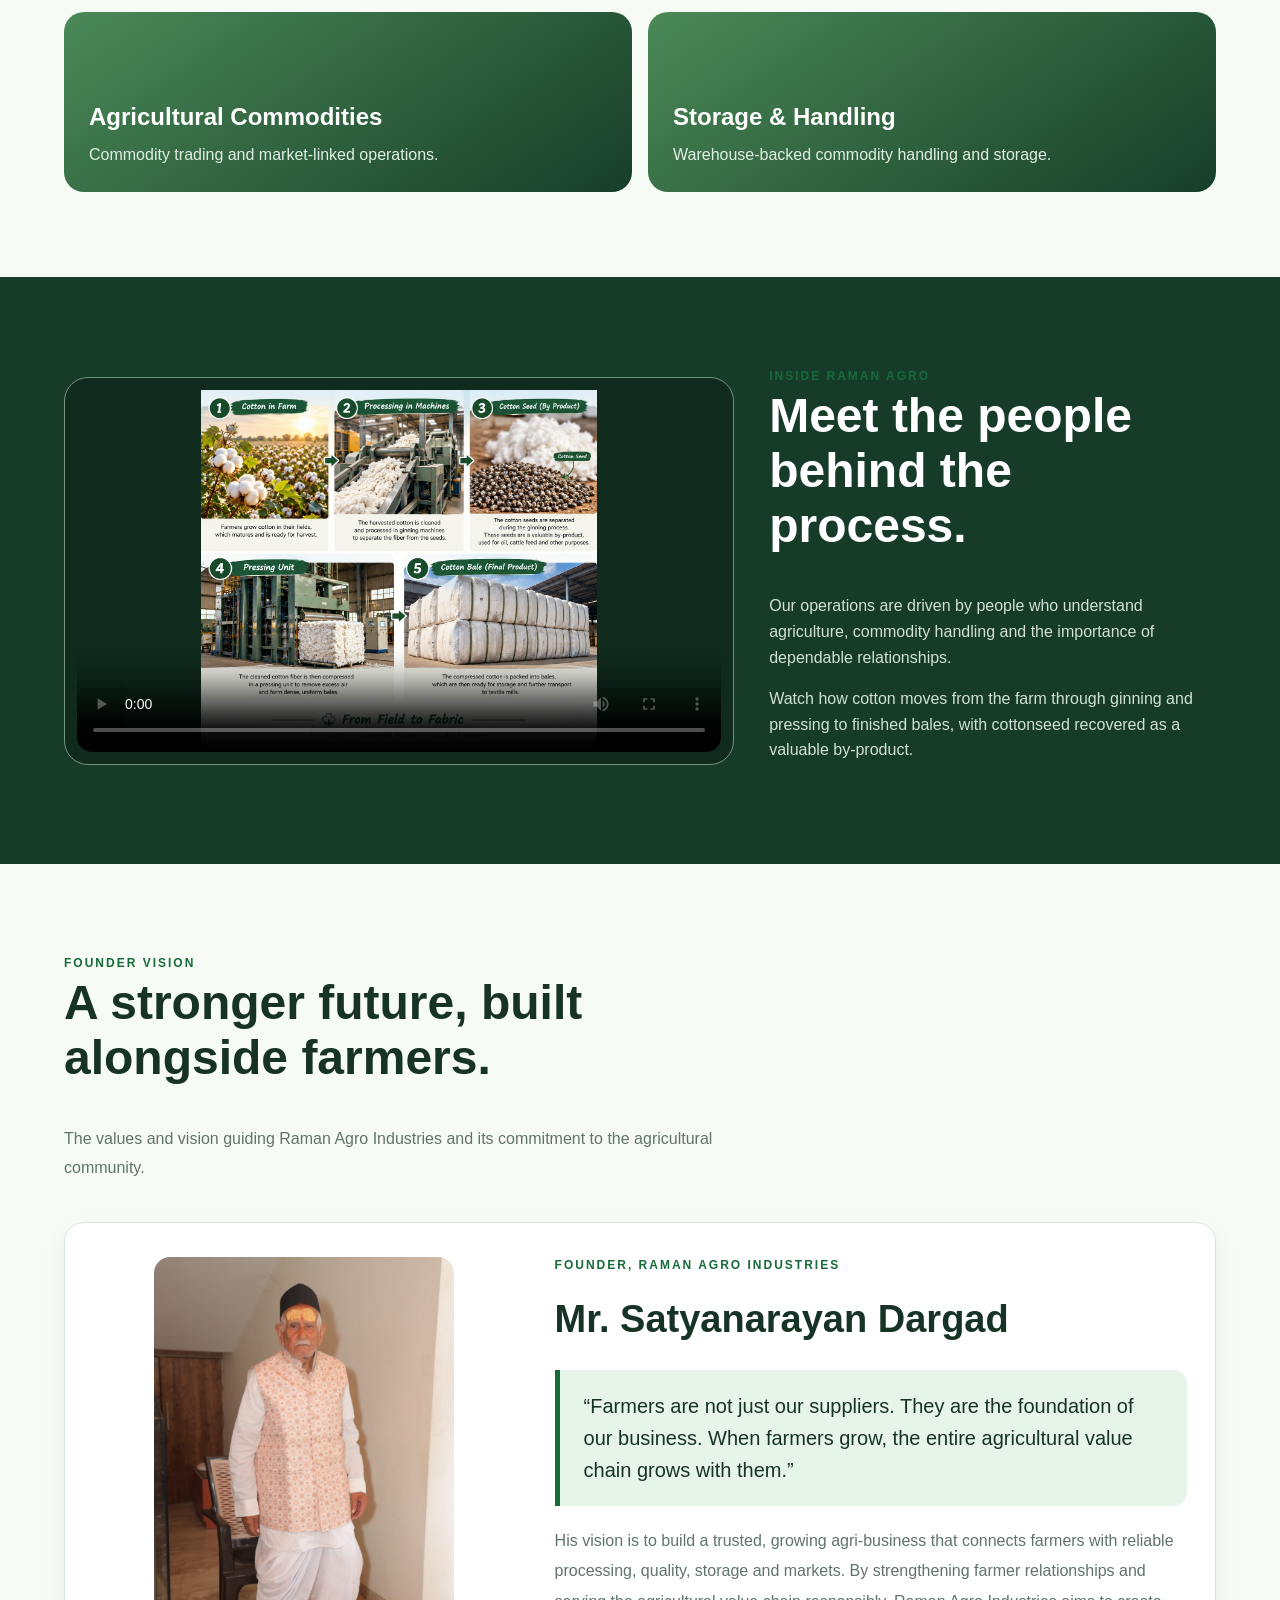
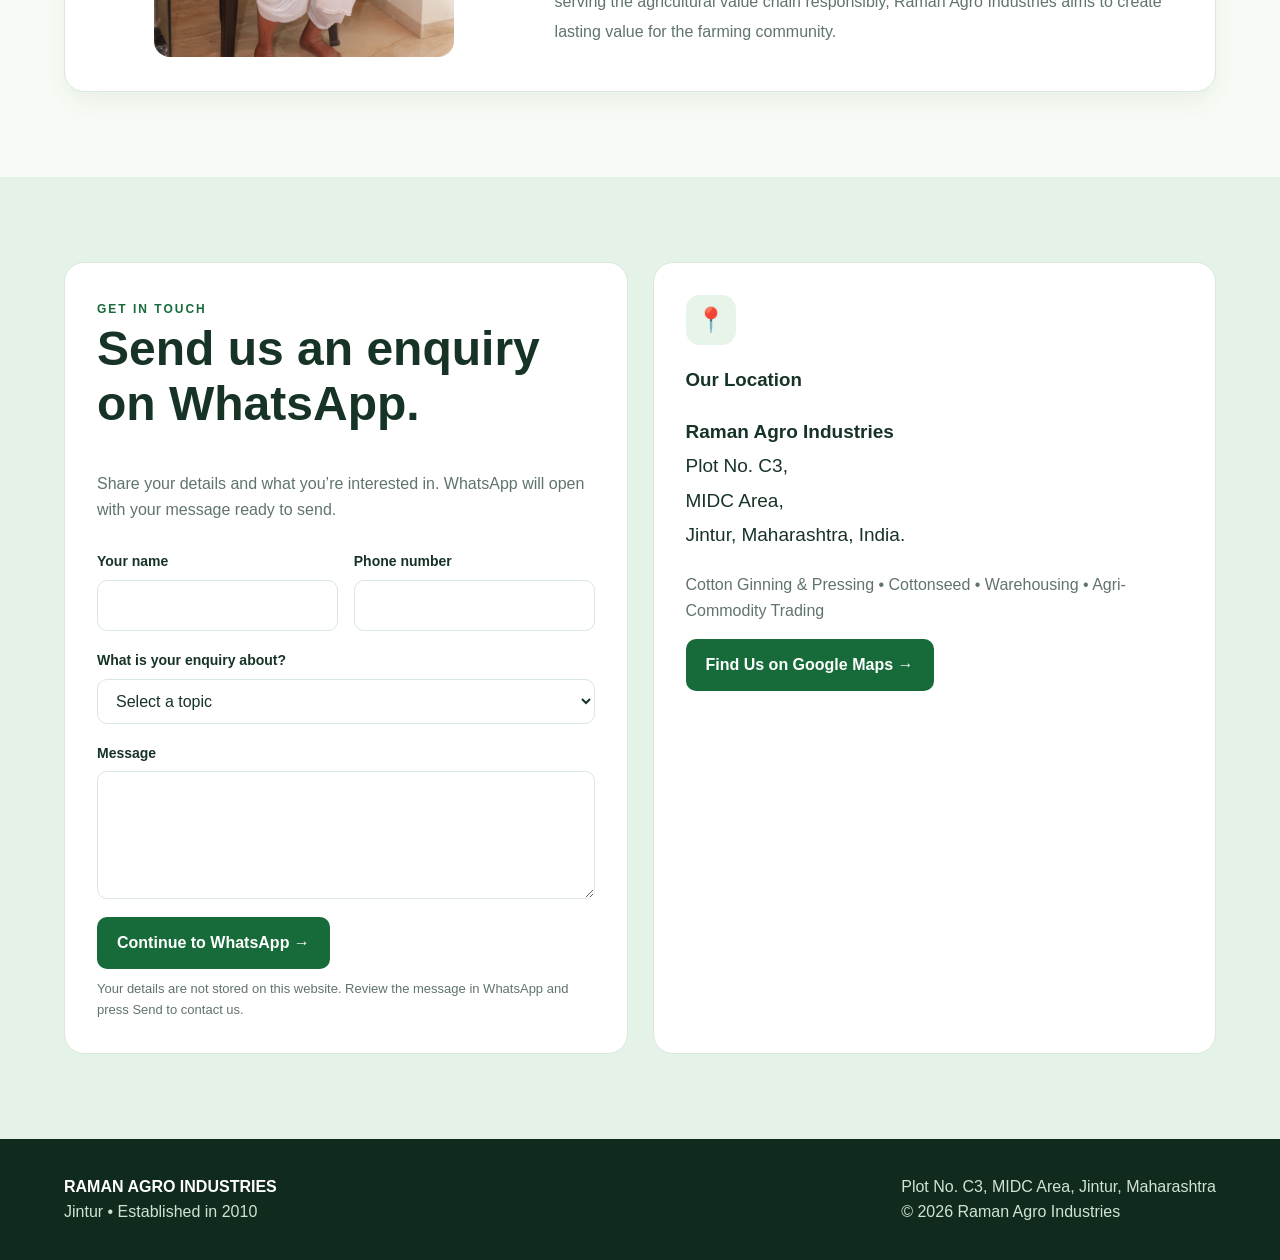
==== commit 7520ddc3: "Replace founder portrait with supplied photo Co-authored-by: Copilot <223556219+Copilot@users.norepl" ====
--- a/index.html
+++ b/index.html
@@ -5,7 +5,7 @@
   <meta name="viewport" content="width=device-width, initial-scale=1.0">
   <title>Raman Agro Industries | Jintur</title>
   <meta name="description" content="Raman Agro Industries, Jintur. Cotton ginning and pressing, cottonseed, warehousing and agricultural commodity trading.">
-  <link rel="stylesheet" href="assets/css/styles.css">
+  <link rel="stylesheet" href="assets/css/styles.css?v=2">
 </head>
 <body>
 
@@ -242,7 +242,7 @@
         </div>
 
         <div class="founder-vision reveal">
-          <img src="images/founder.jpg" alt="Founder Mr. Satyanarayan Dargad">
+          <img src="images/founder.png" alt="Founder Mr. Satyanarayan Dargad">
           <div class="founder-vision-copy">
             <span class="section-label">Founder, Raman Agro Industries</span>
             <h3>Mr. Satyanarayan Dargad</h3>
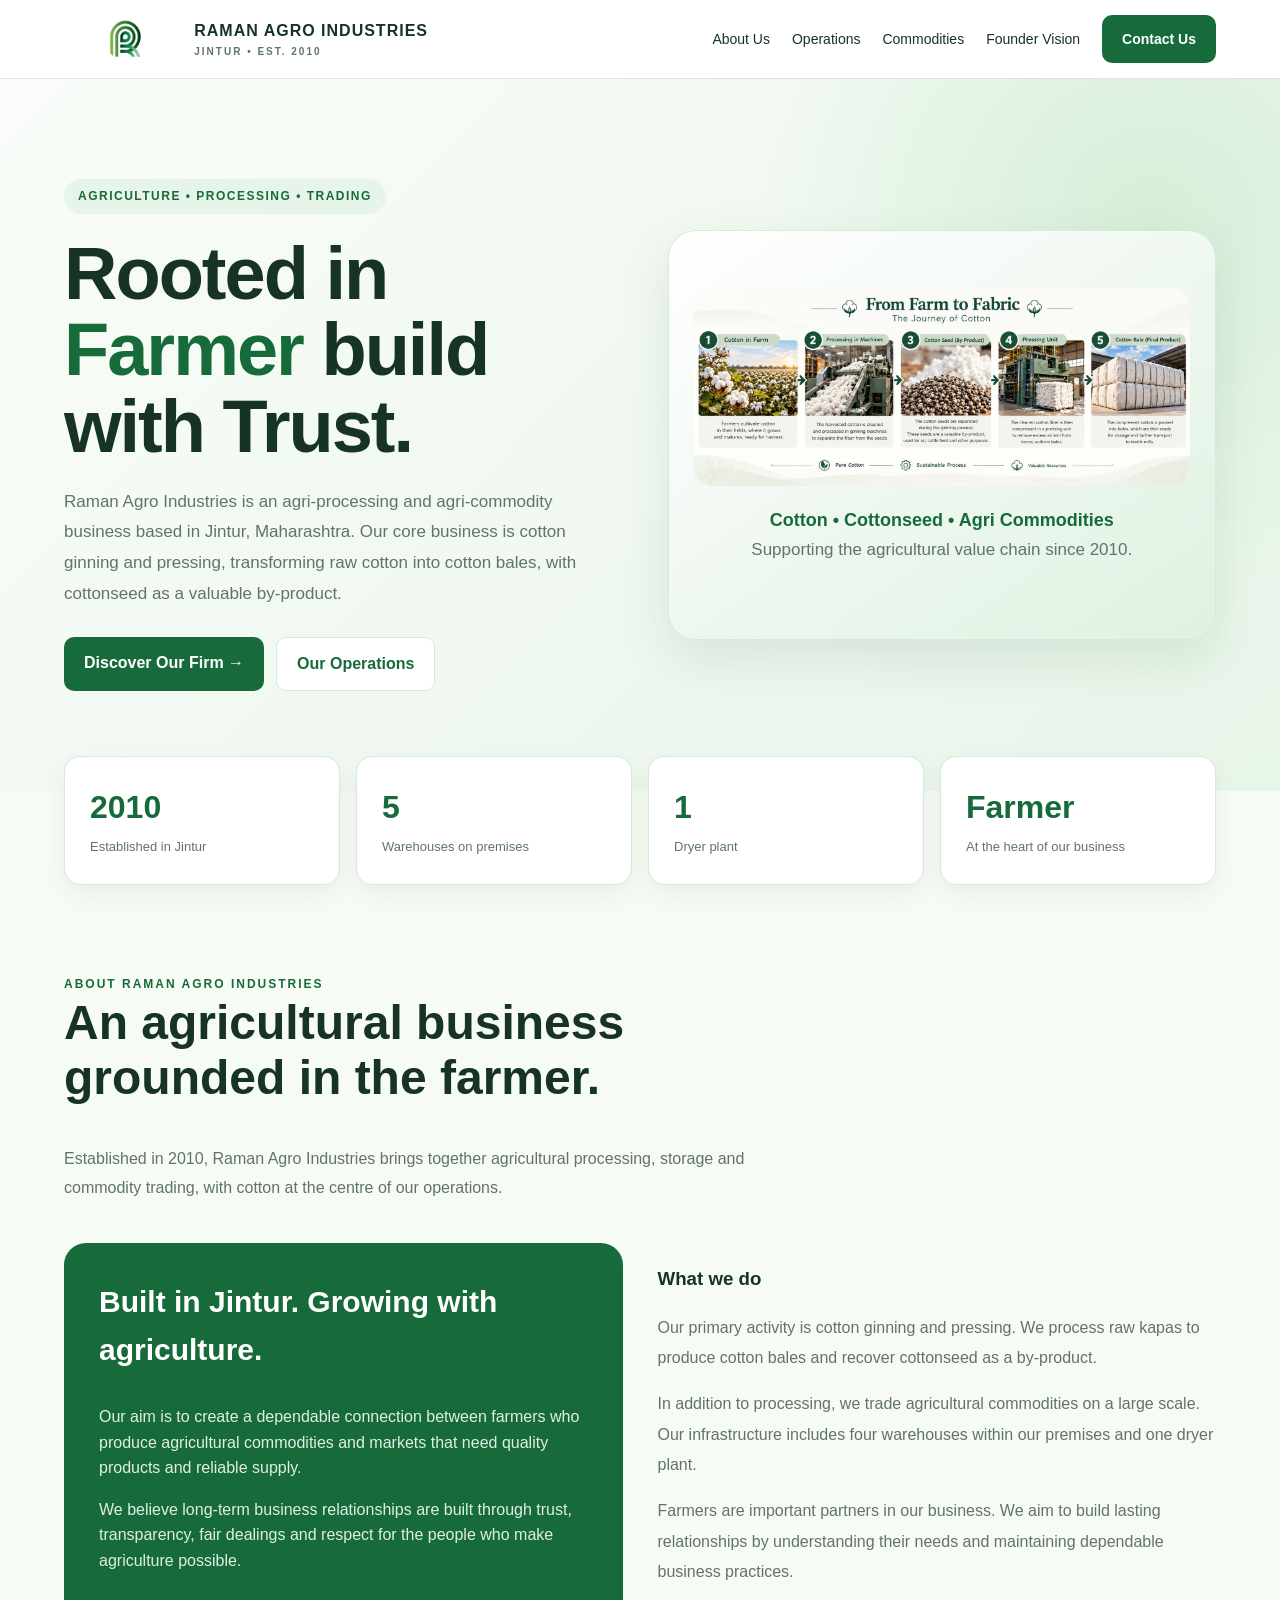
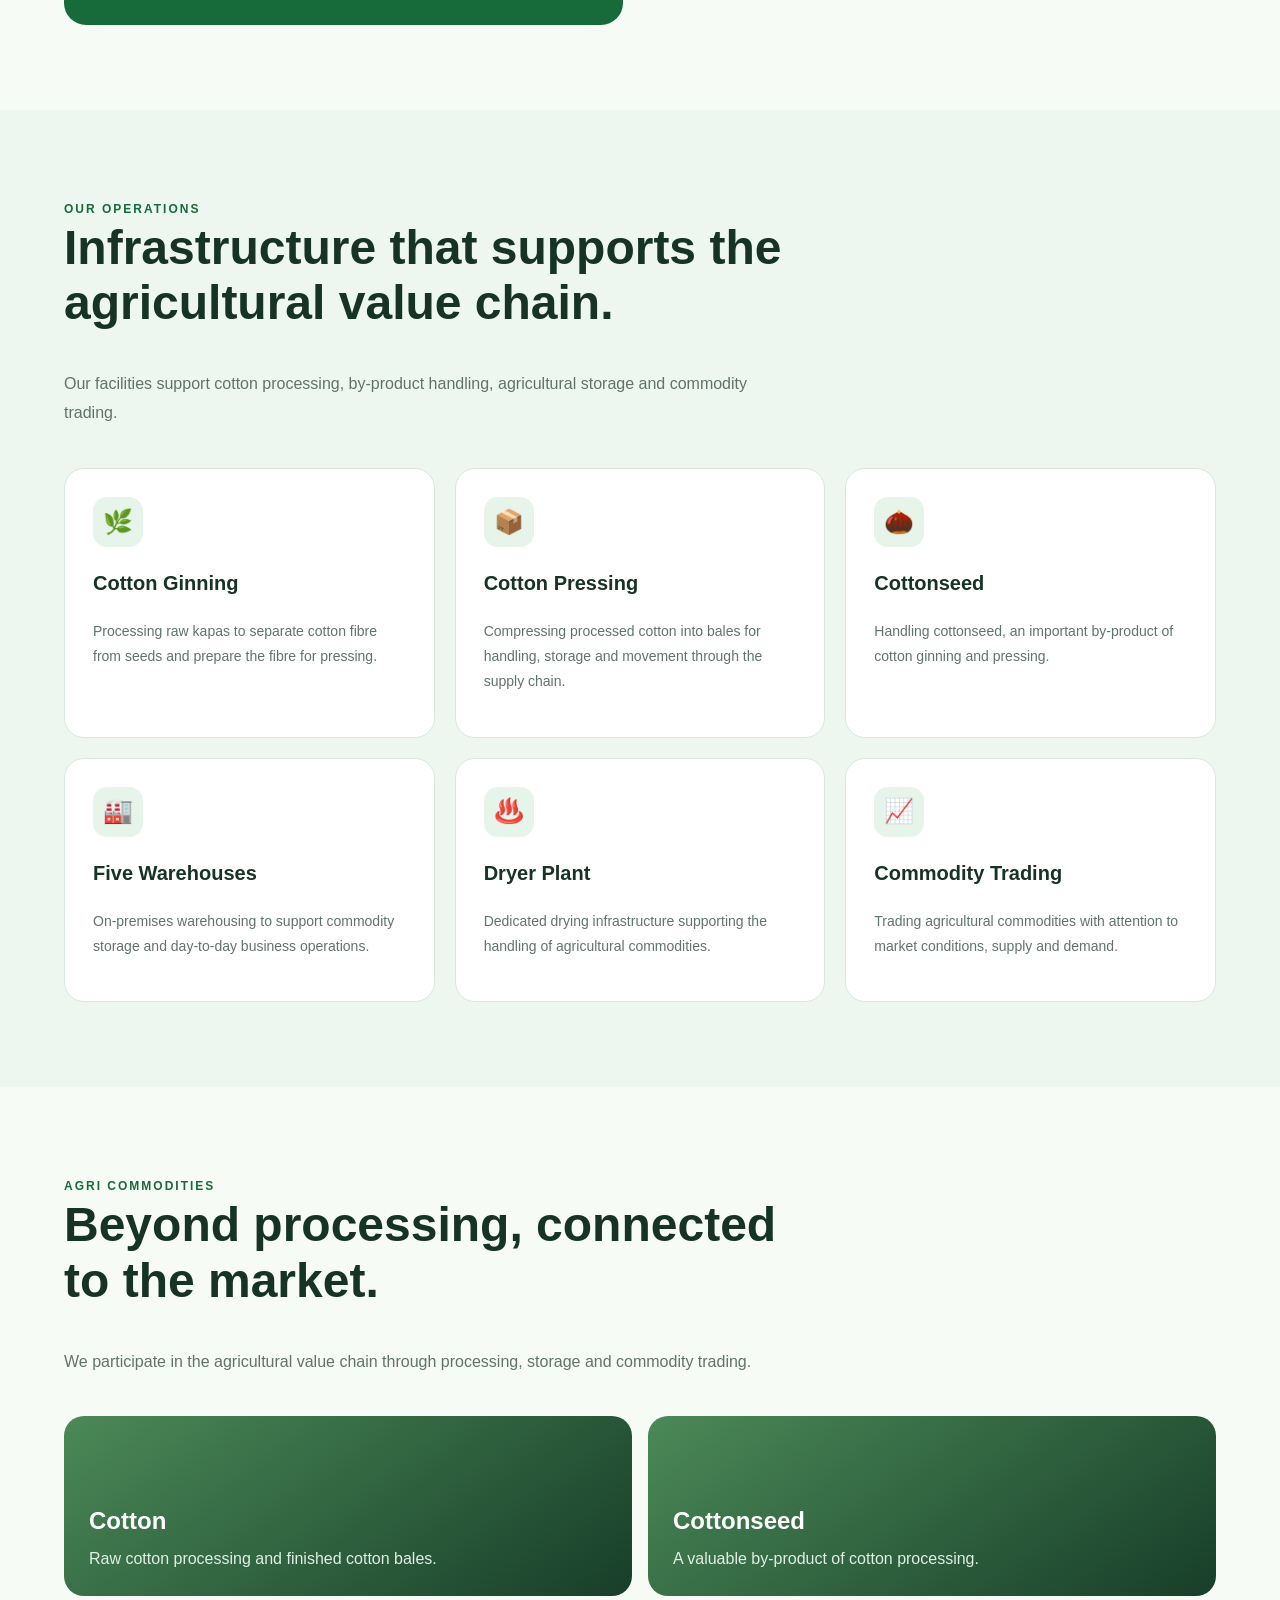
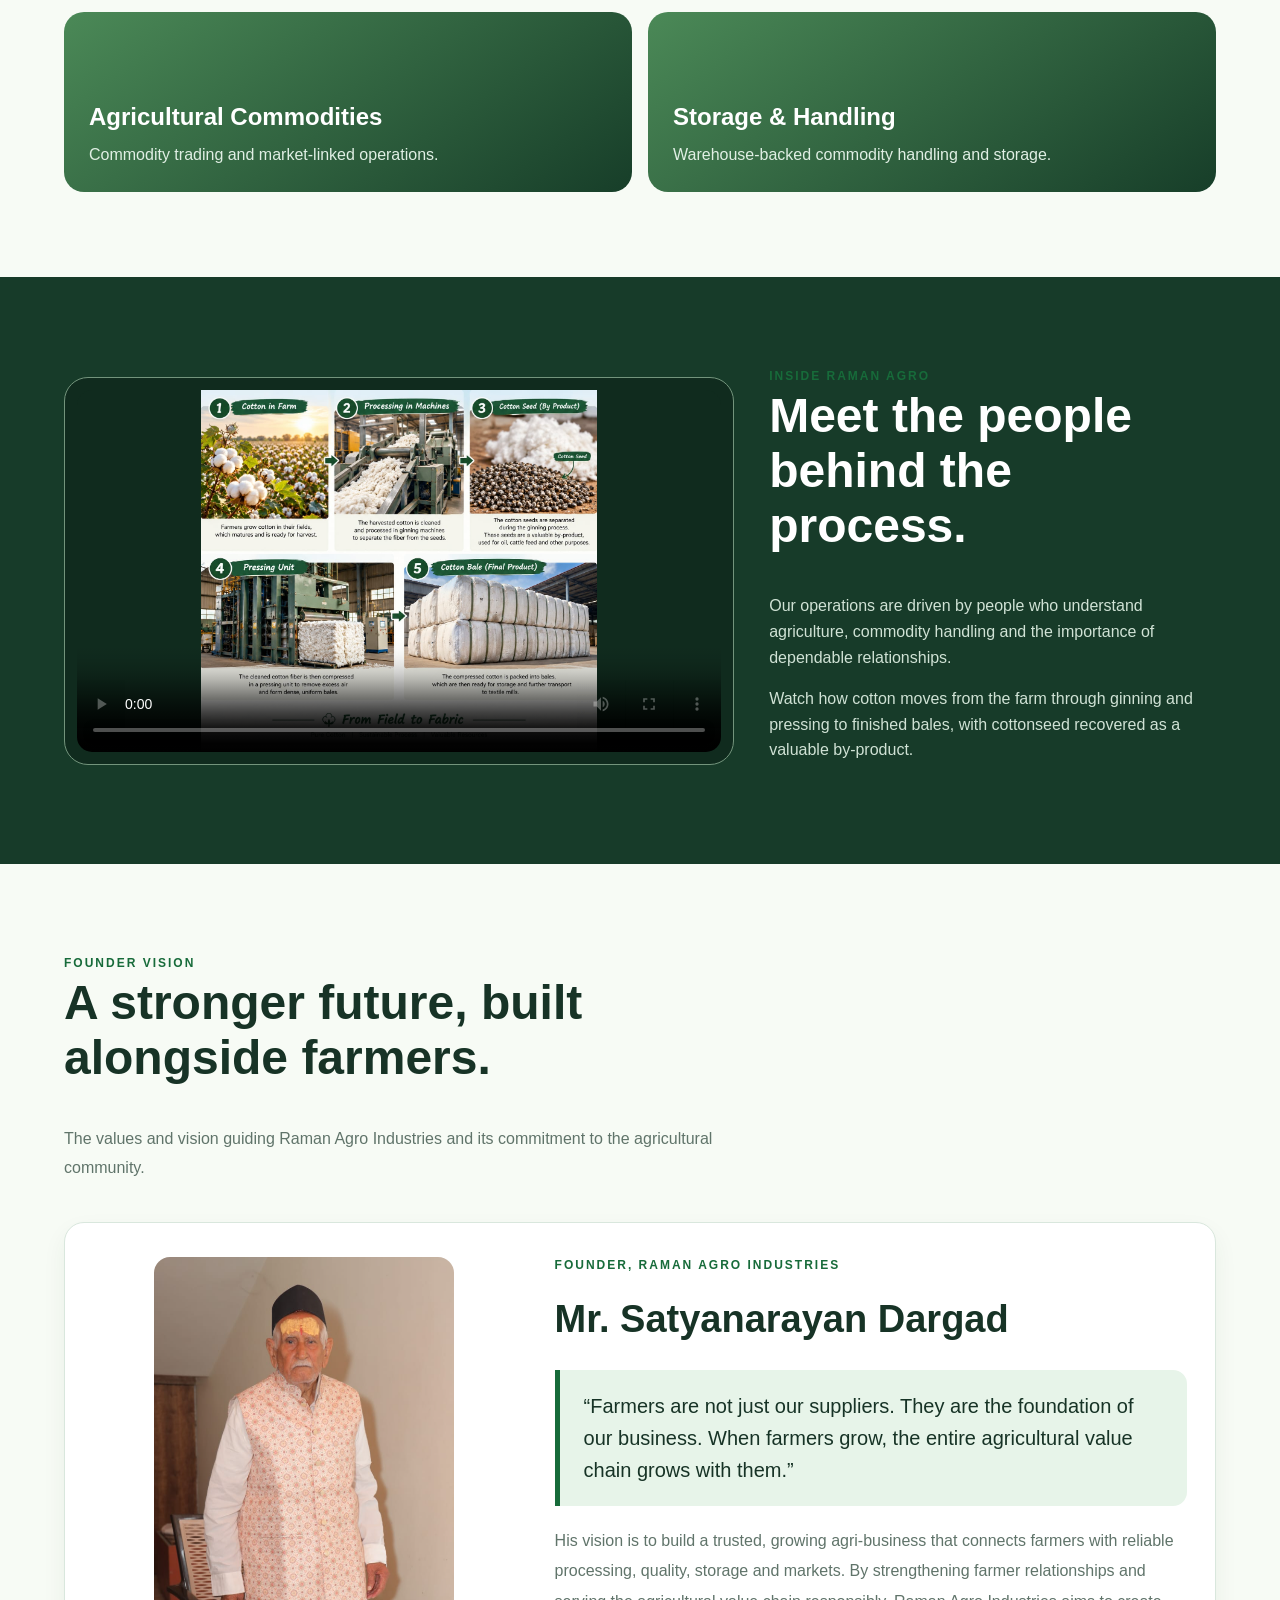
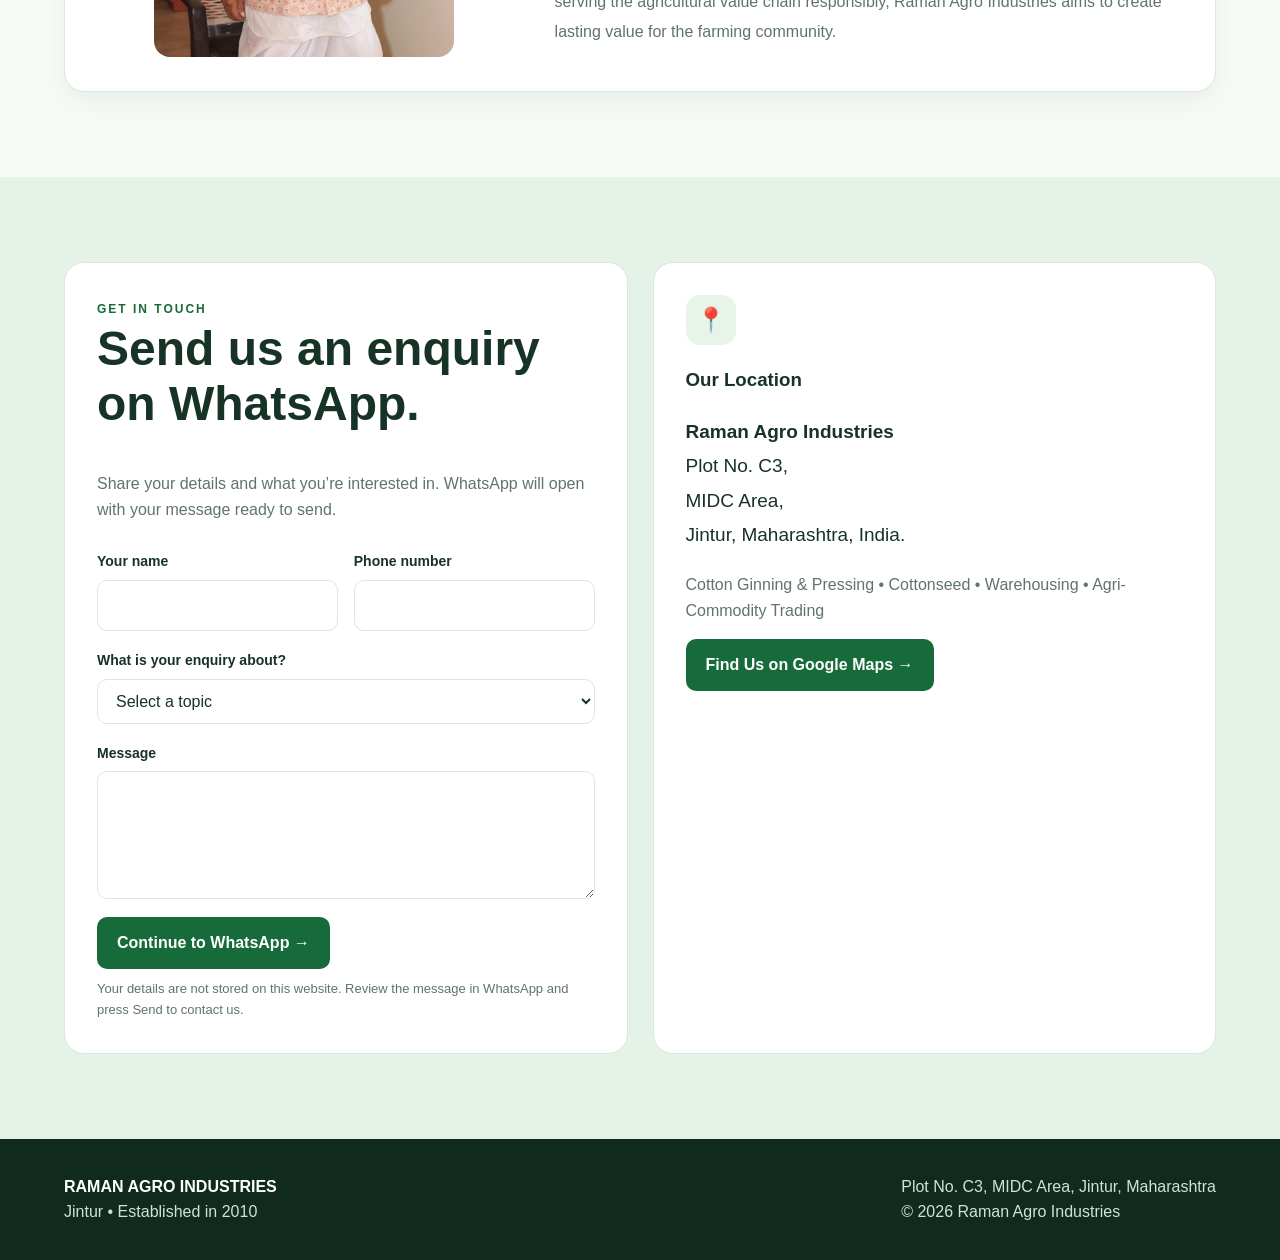
==== commit a7685fa4: "Refresh cached founder photo on the site Co-authored-by: Copilot <223556219+Copilot@users.noreply.gi" ====
--- a/index.html
+++ b/index.html
@@ -242,7 +242,7 @@
         </div>
 
         <div class="founder-vision reveal">
-          <img src="images/founder.png" alt="Founder Mr. Satyanarayan Dargad">
+          <img src="images/founder.png?v=2" alt="Founder Mr. Satyanarayan Dargad">
           <div class="founder-vision-copy">
             <span class="section-label">Founder, Raman Agro Industries</span>
             <h3>Mr. Satyanarayan Dargad</h3>
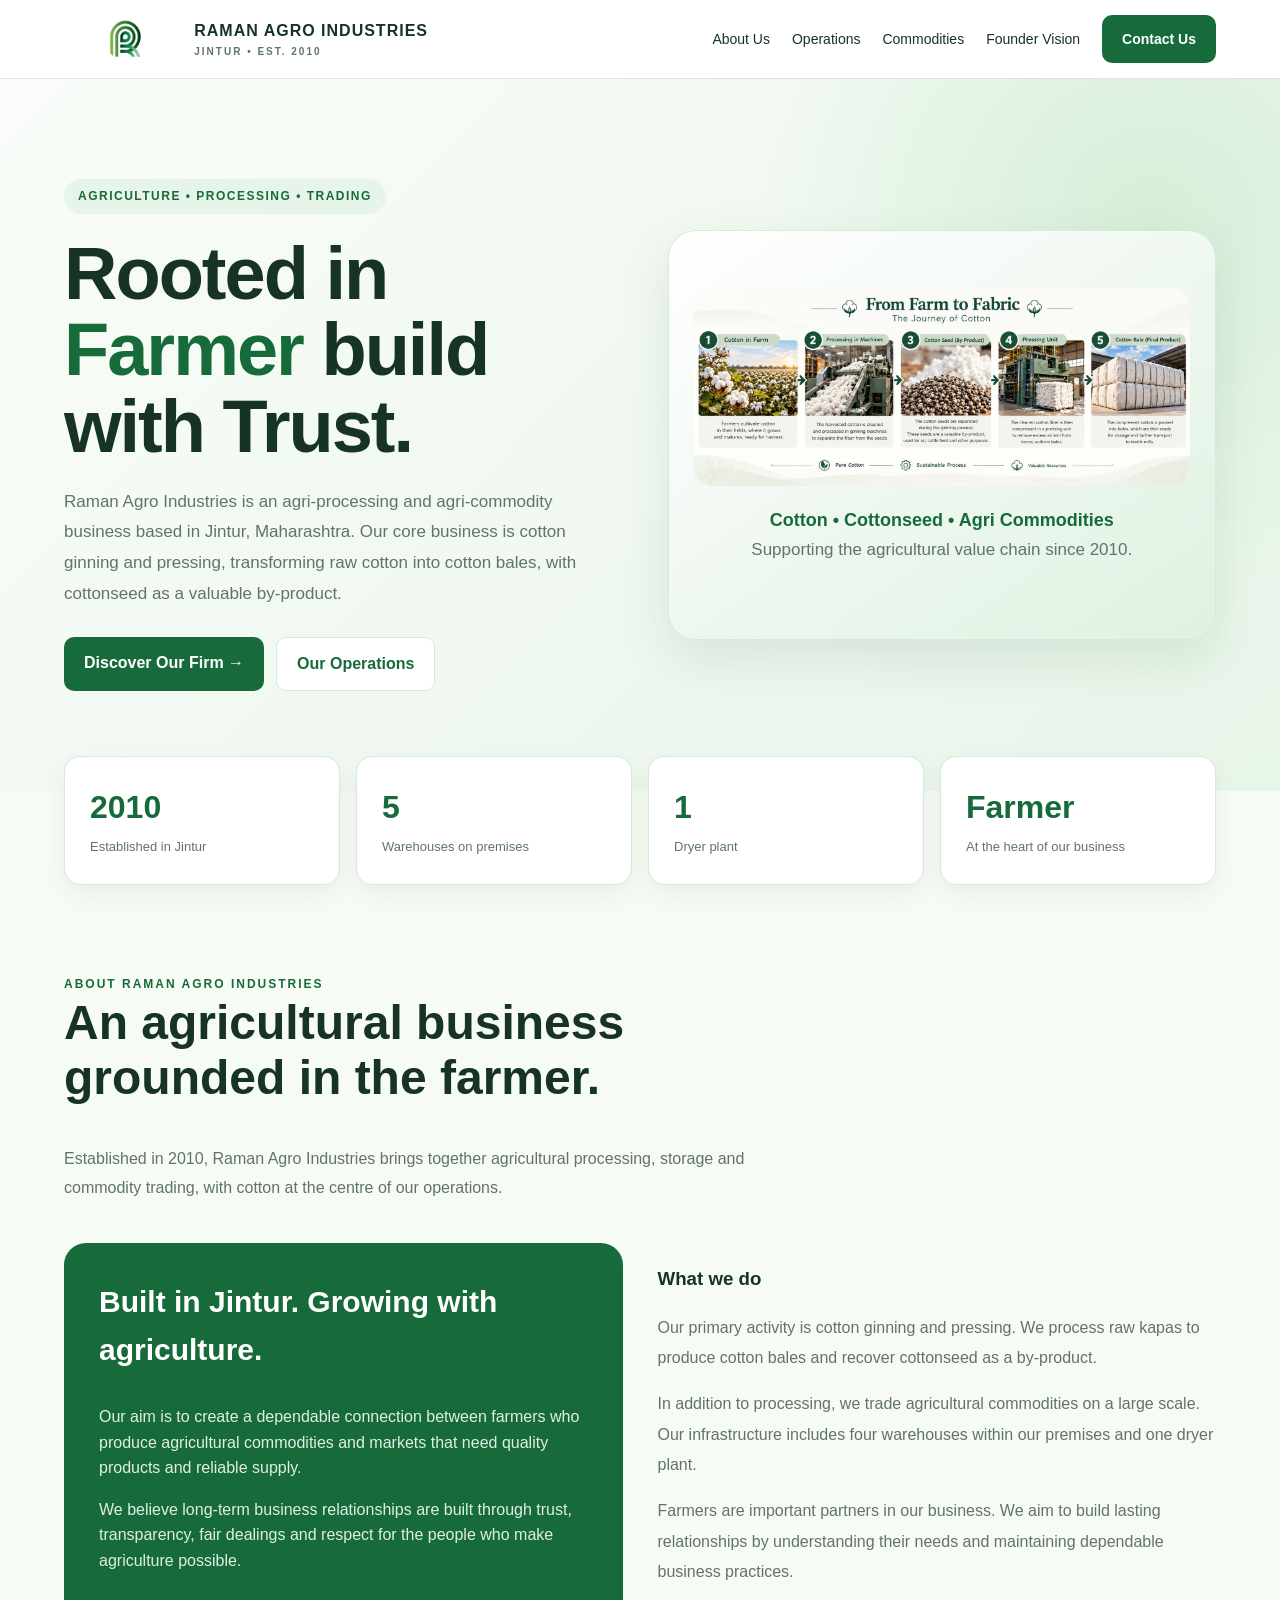
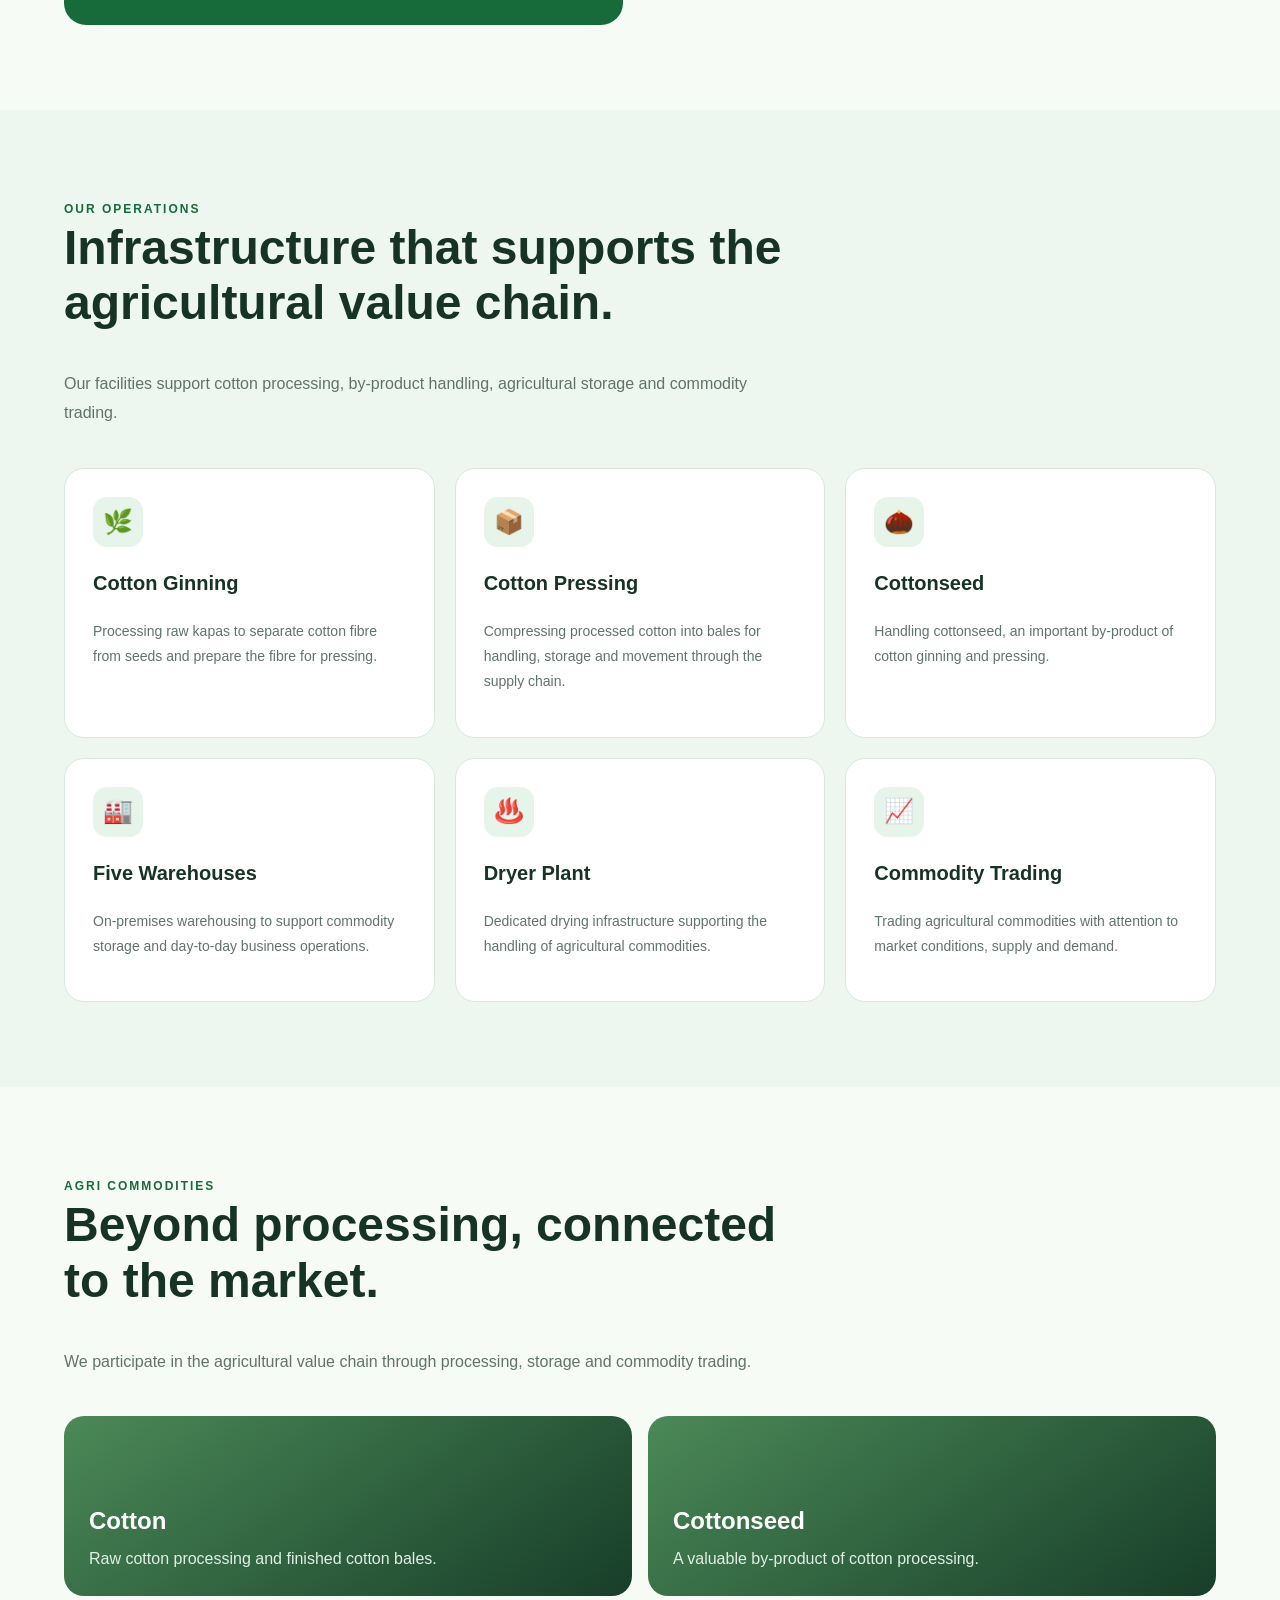
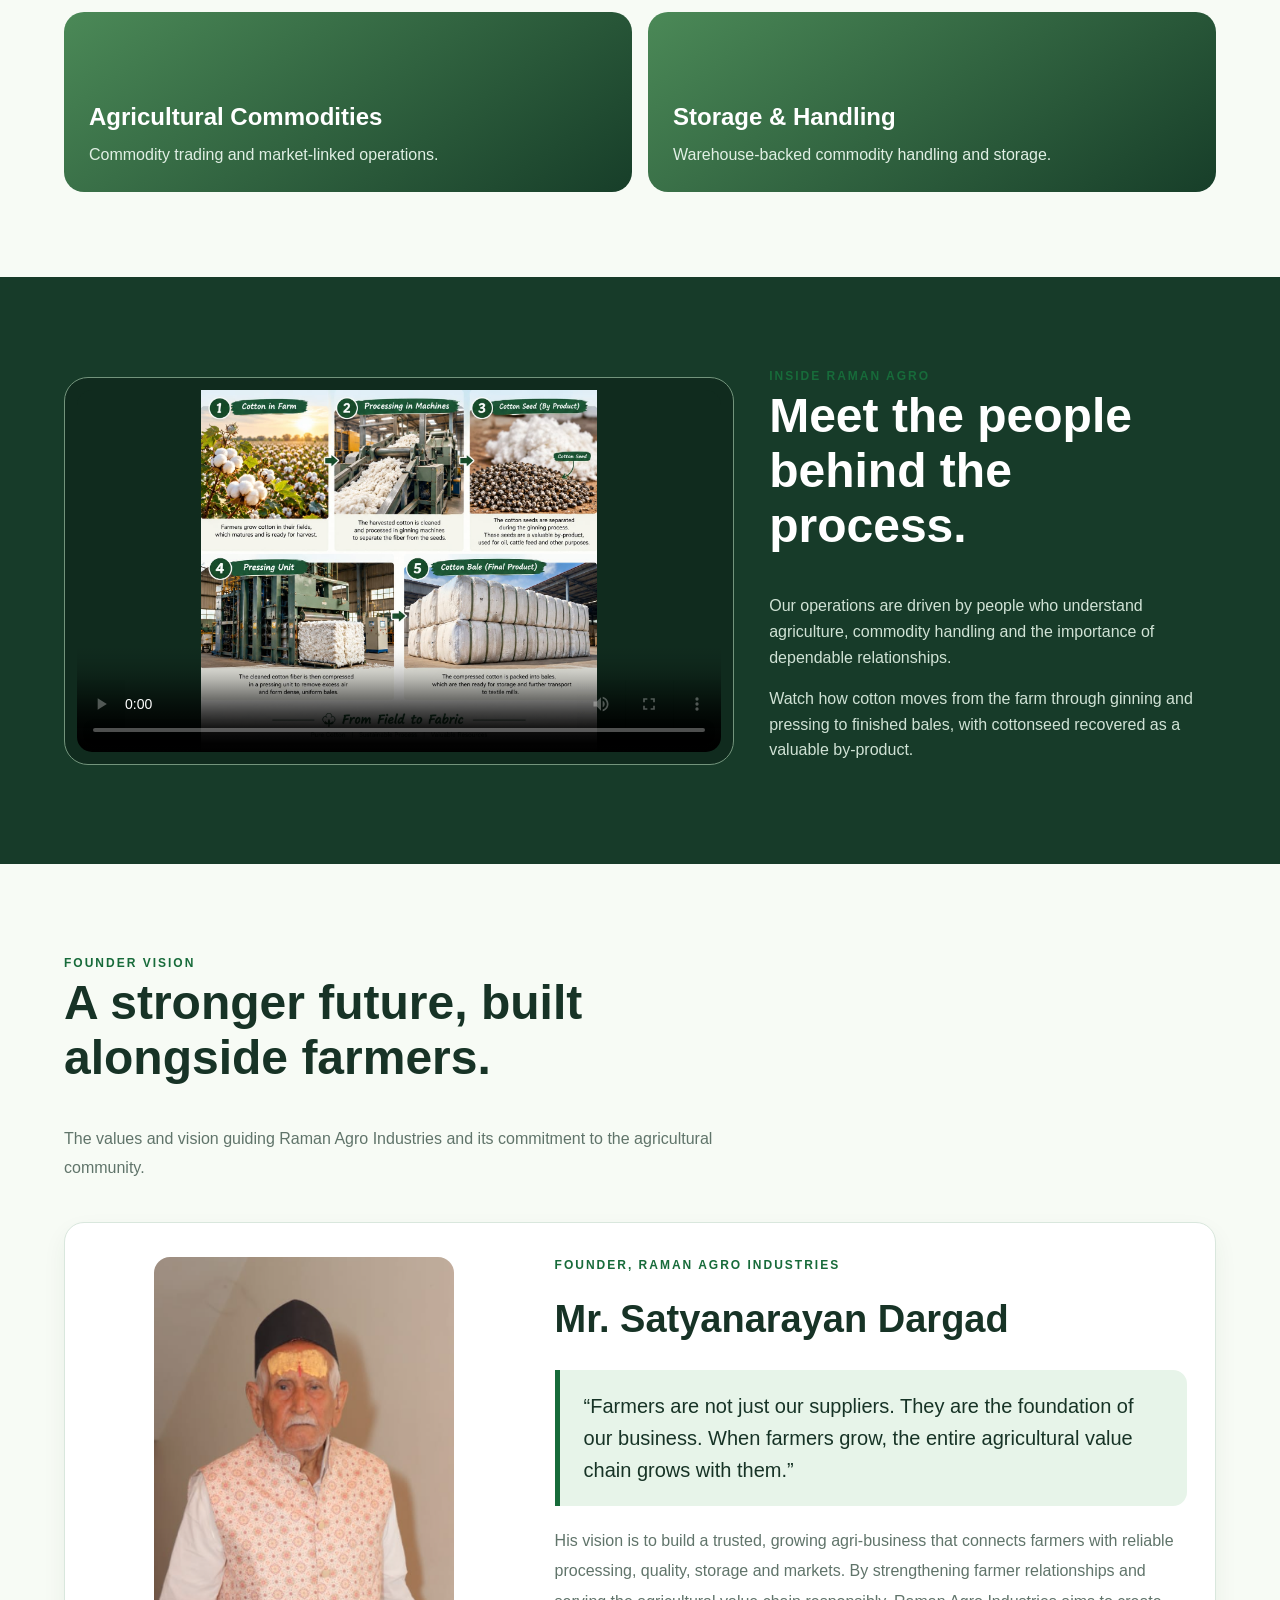
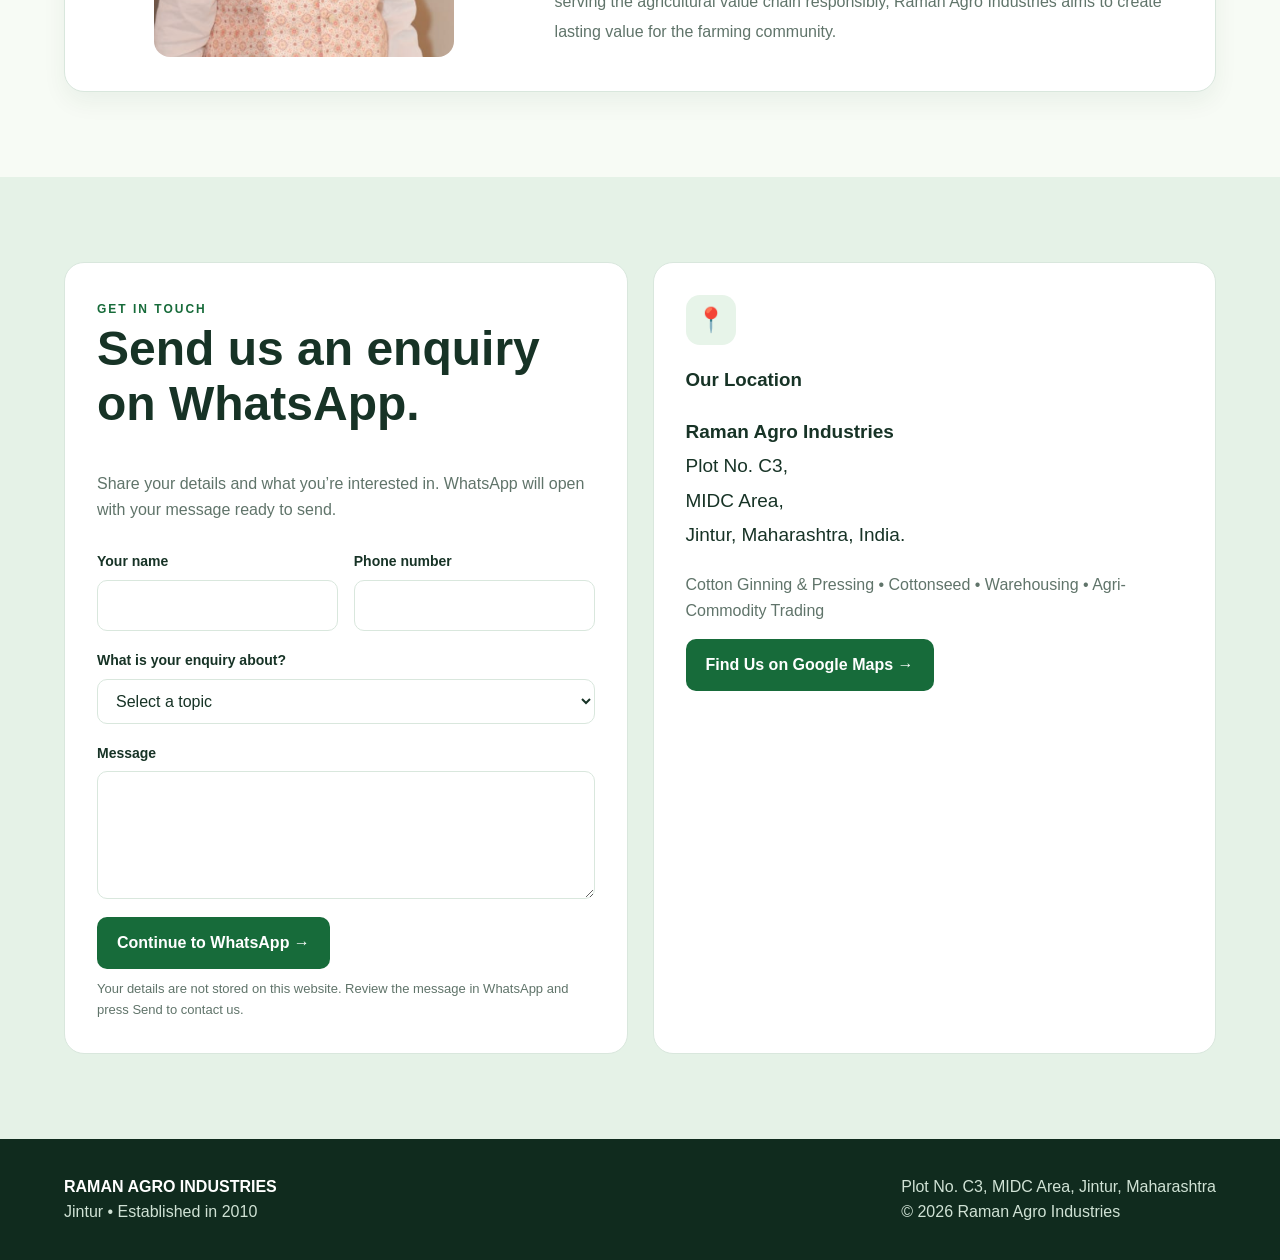
==== commit dcb5f113: "Zoom founder portrait to chest-up framing Co-authored-by: Copilot <223556219+Copilot@users.noreply.g" ====
--- a/index.html
+++ b/index.html
@@ -242,7 +242,7 @@
         </div>
 
         <div class="founder-vision reveal">
-          <img src="images/founder.png?v=2" alt="Founder Mr. Satyanarayan Dargad">
+          <img src="images/founder.png?v=3" alt="Founder Mr. Satyanarayan Dargad">
           <div class="founder-vision-copy">
             <span class="section-label">Founder, Raman Agro Industries</span>
             <h3>Mr. Satyanarayan Dargad</h3>
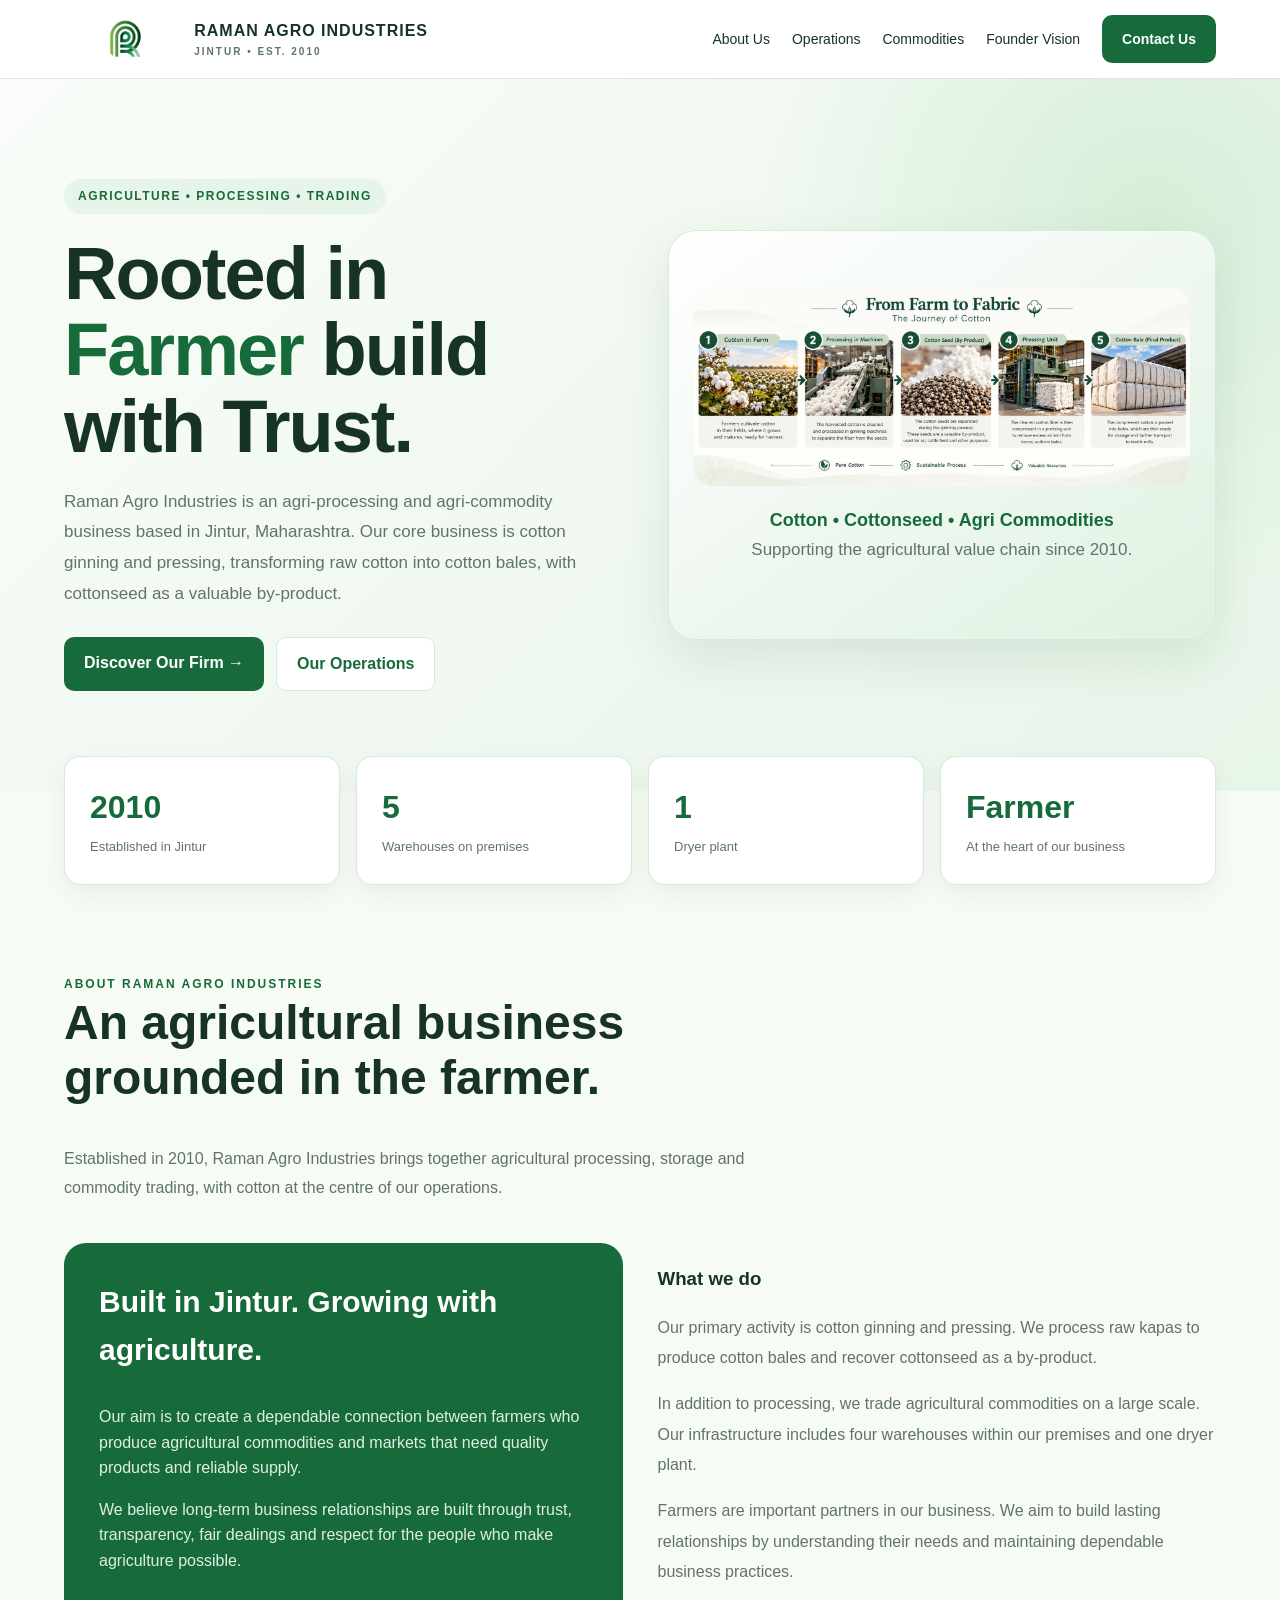
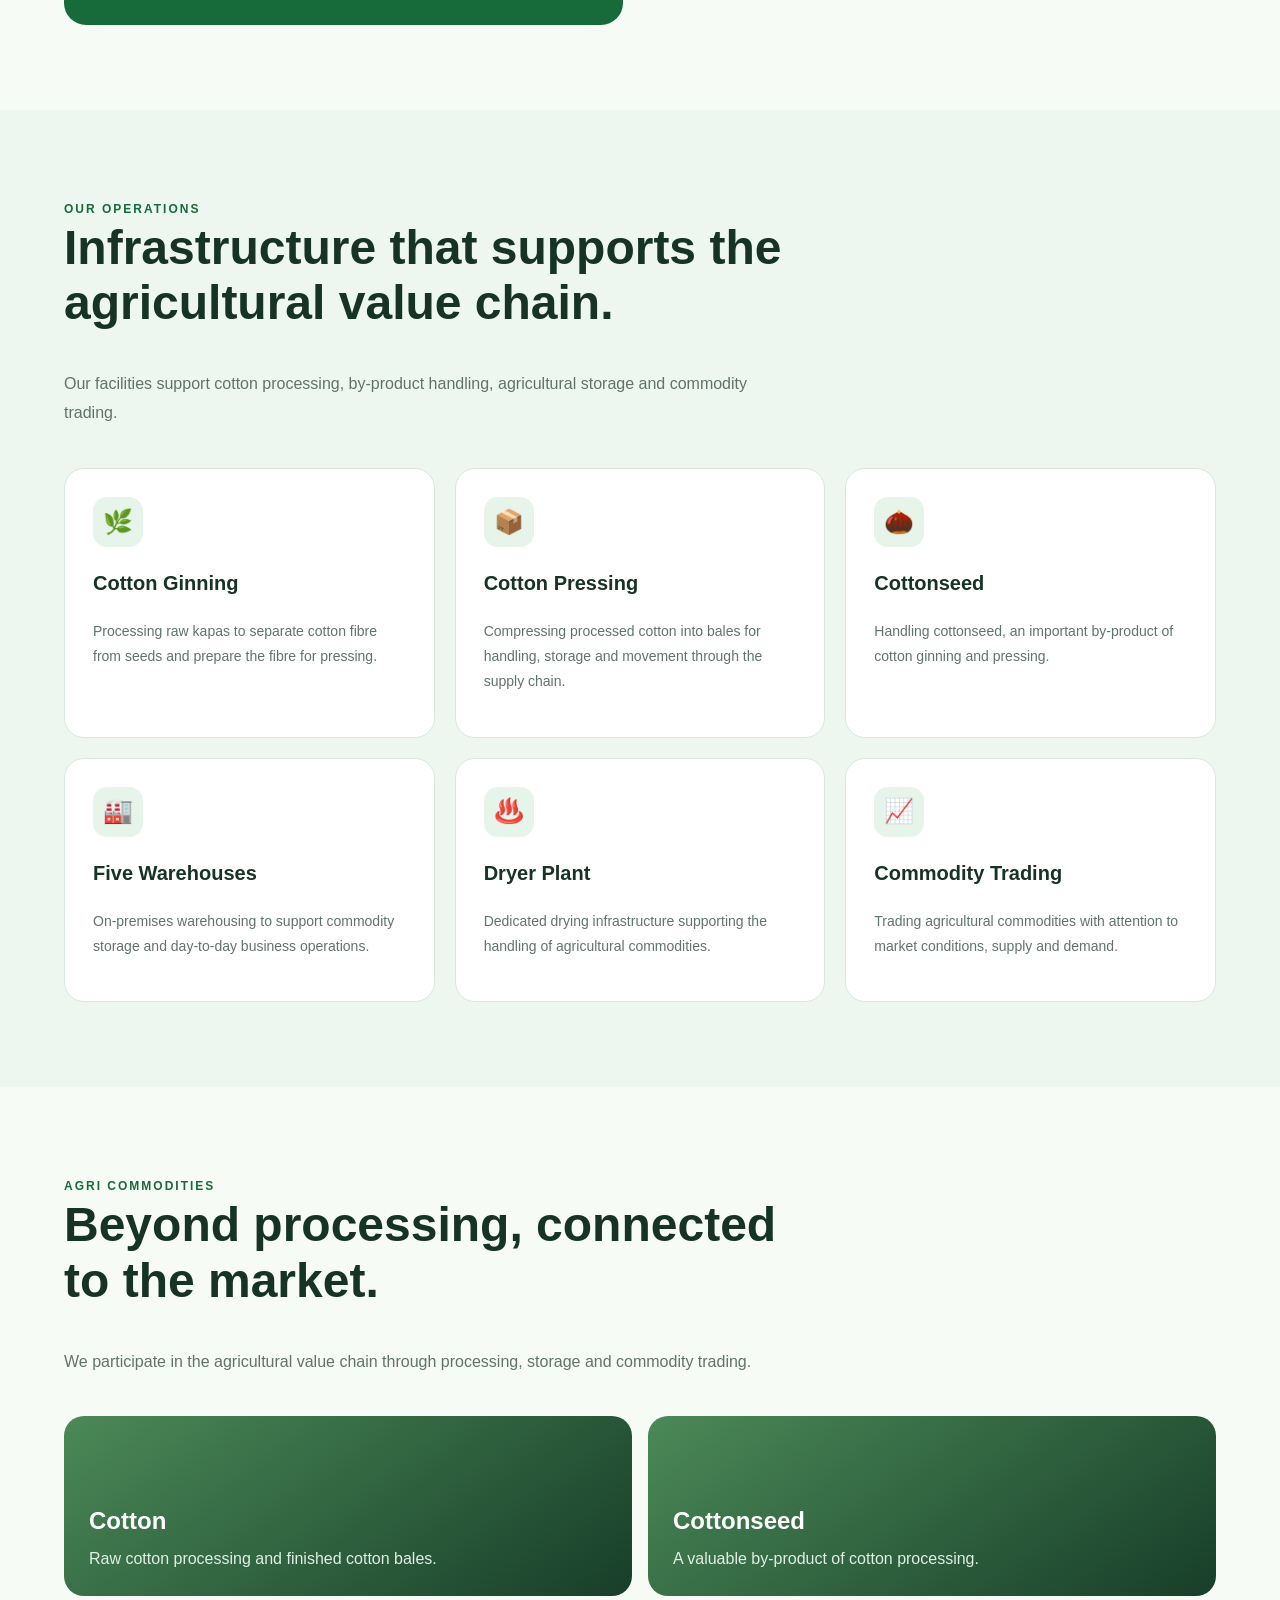
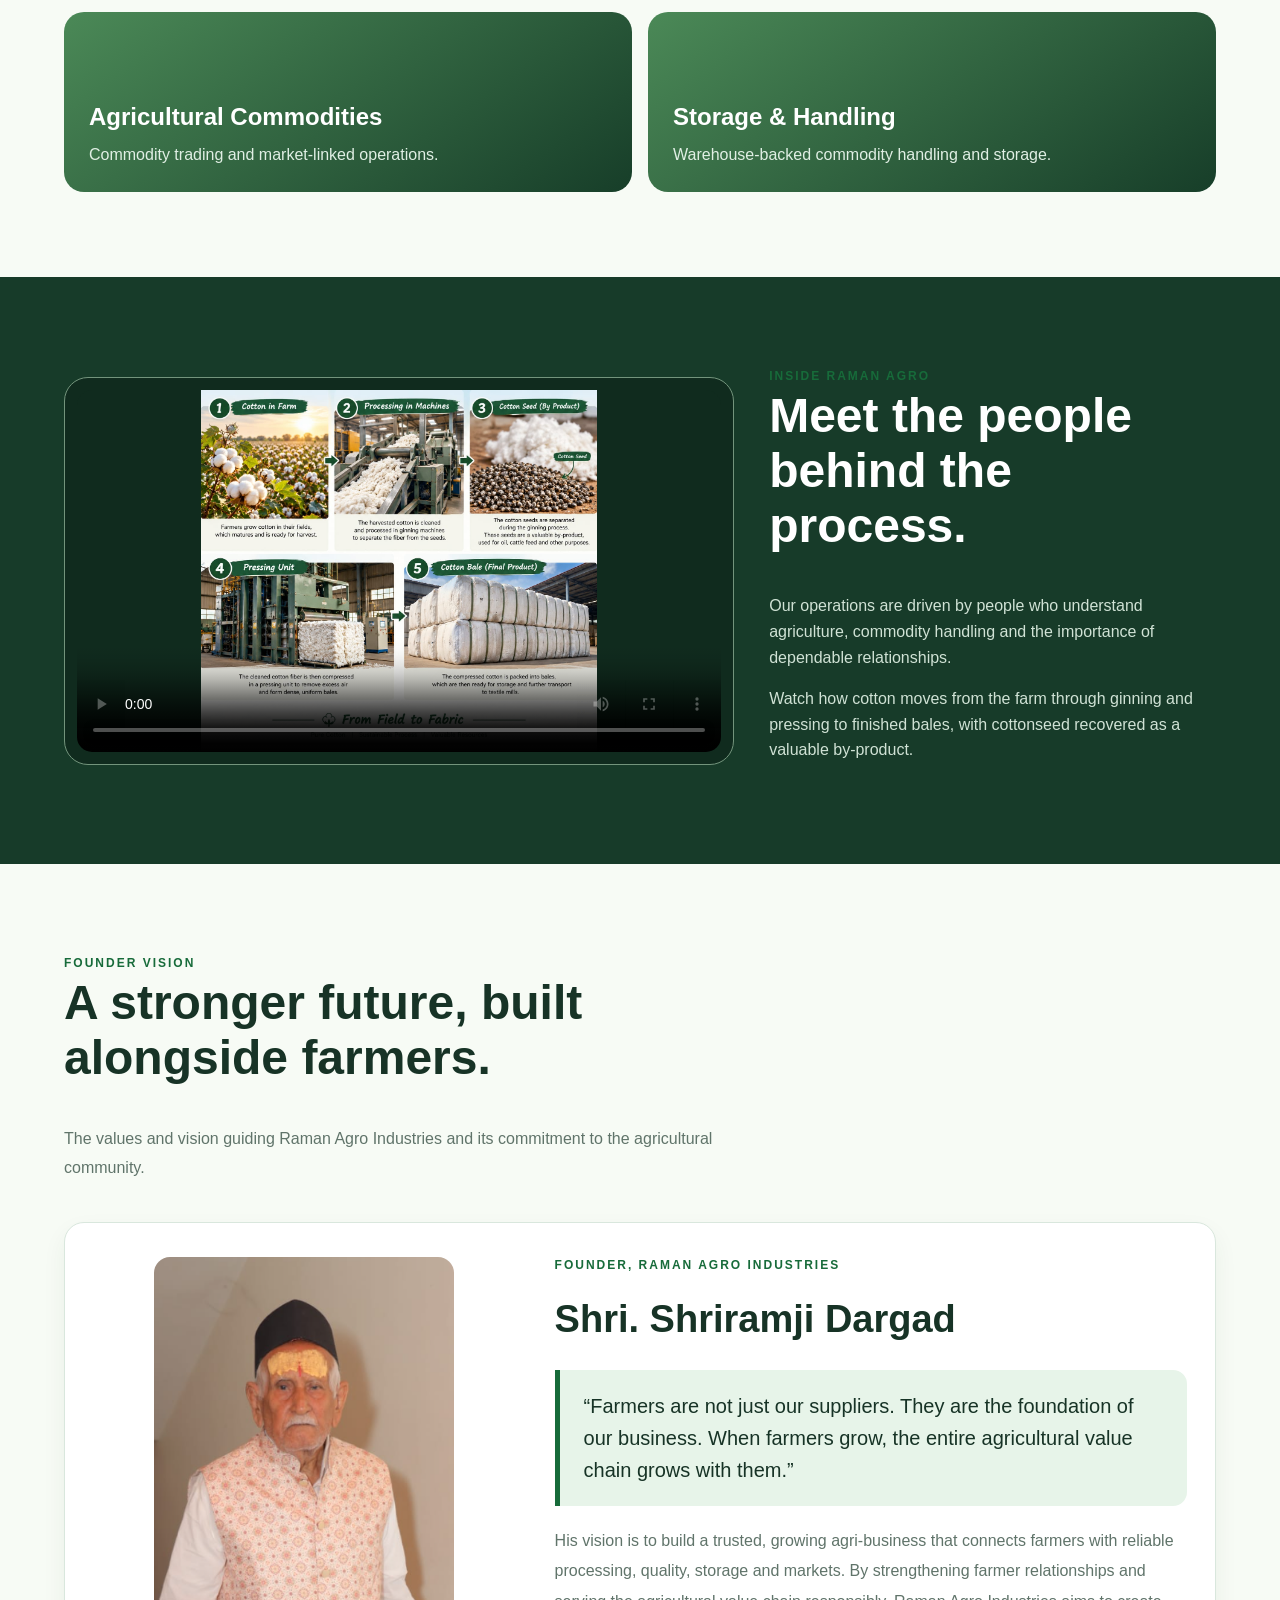
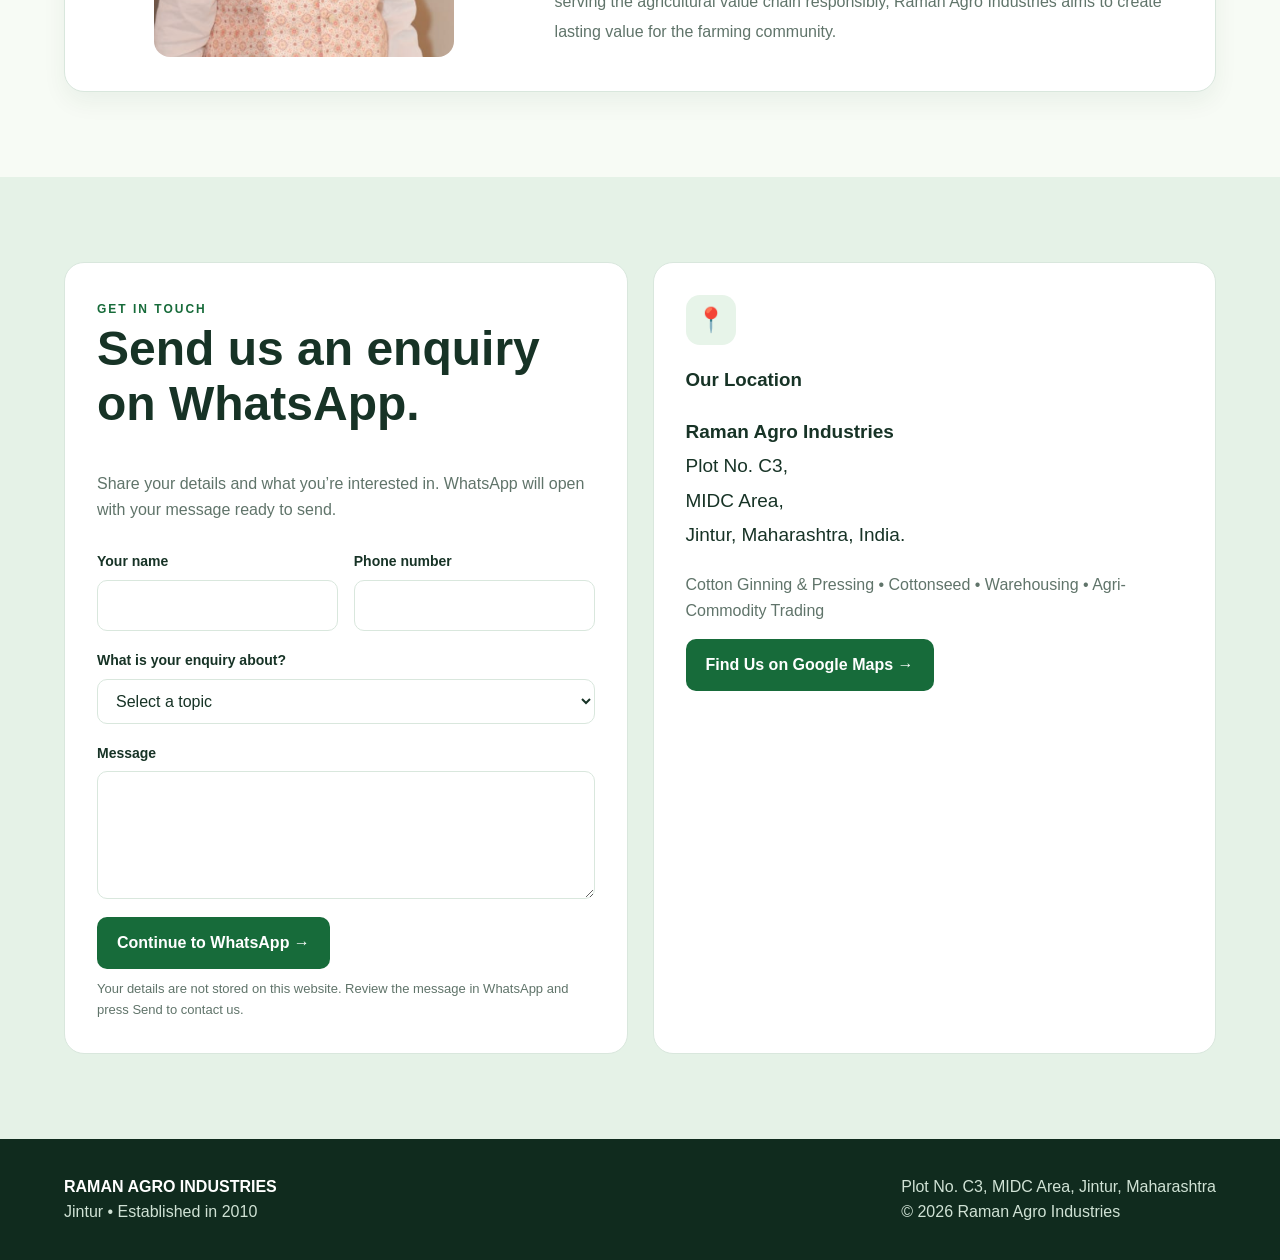
==== commit 9efbc597: "Update founder name in vision section Co-authored-by: Copilot <223556219+Copilot@users.noreply.githu" ====
--- a/index.html
+++ b/index.html
@@ -242,10 +242,10 @@
         </div>
 
         <div class="founder-vision reveal">
-          <img src="images/founder.png?v=3" alt="Founder Mr. Satyanarayan Dargad">
+          <img src="images/founder.png?v=3" alt="Founder Shri. Shriramji Dargad">
           <div class="founder-vision-copy">
             <span class="section-label">Founder, Raman Agro Industries</span>
-            <h3>Mr. Satyanarayan Dargad</h3>
+            <h3>Shri. Shriramji Dargad</h3>
             <blockquote>
               “Farmers are not just our suppliers. They are the foundation of our business. When farmers grow, the entire agricultural value chain grows with them.”
             </blockquote>
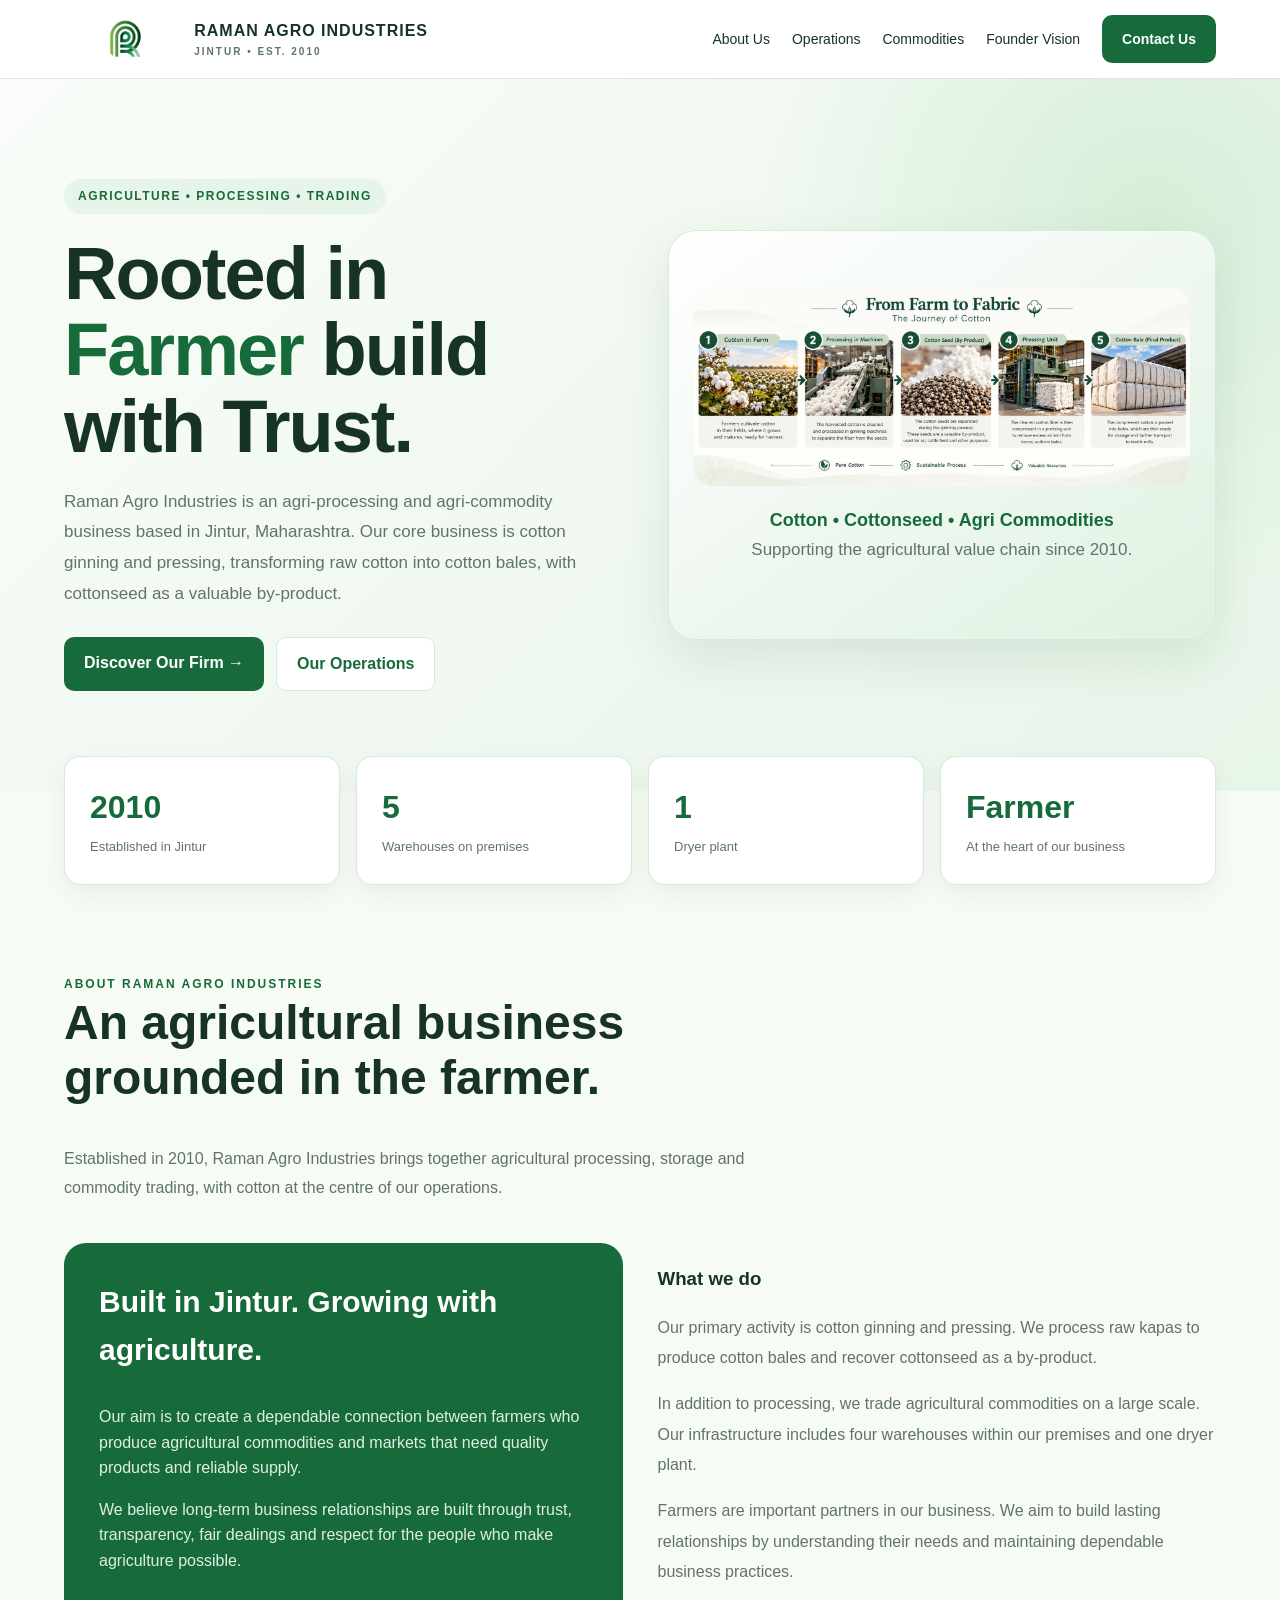
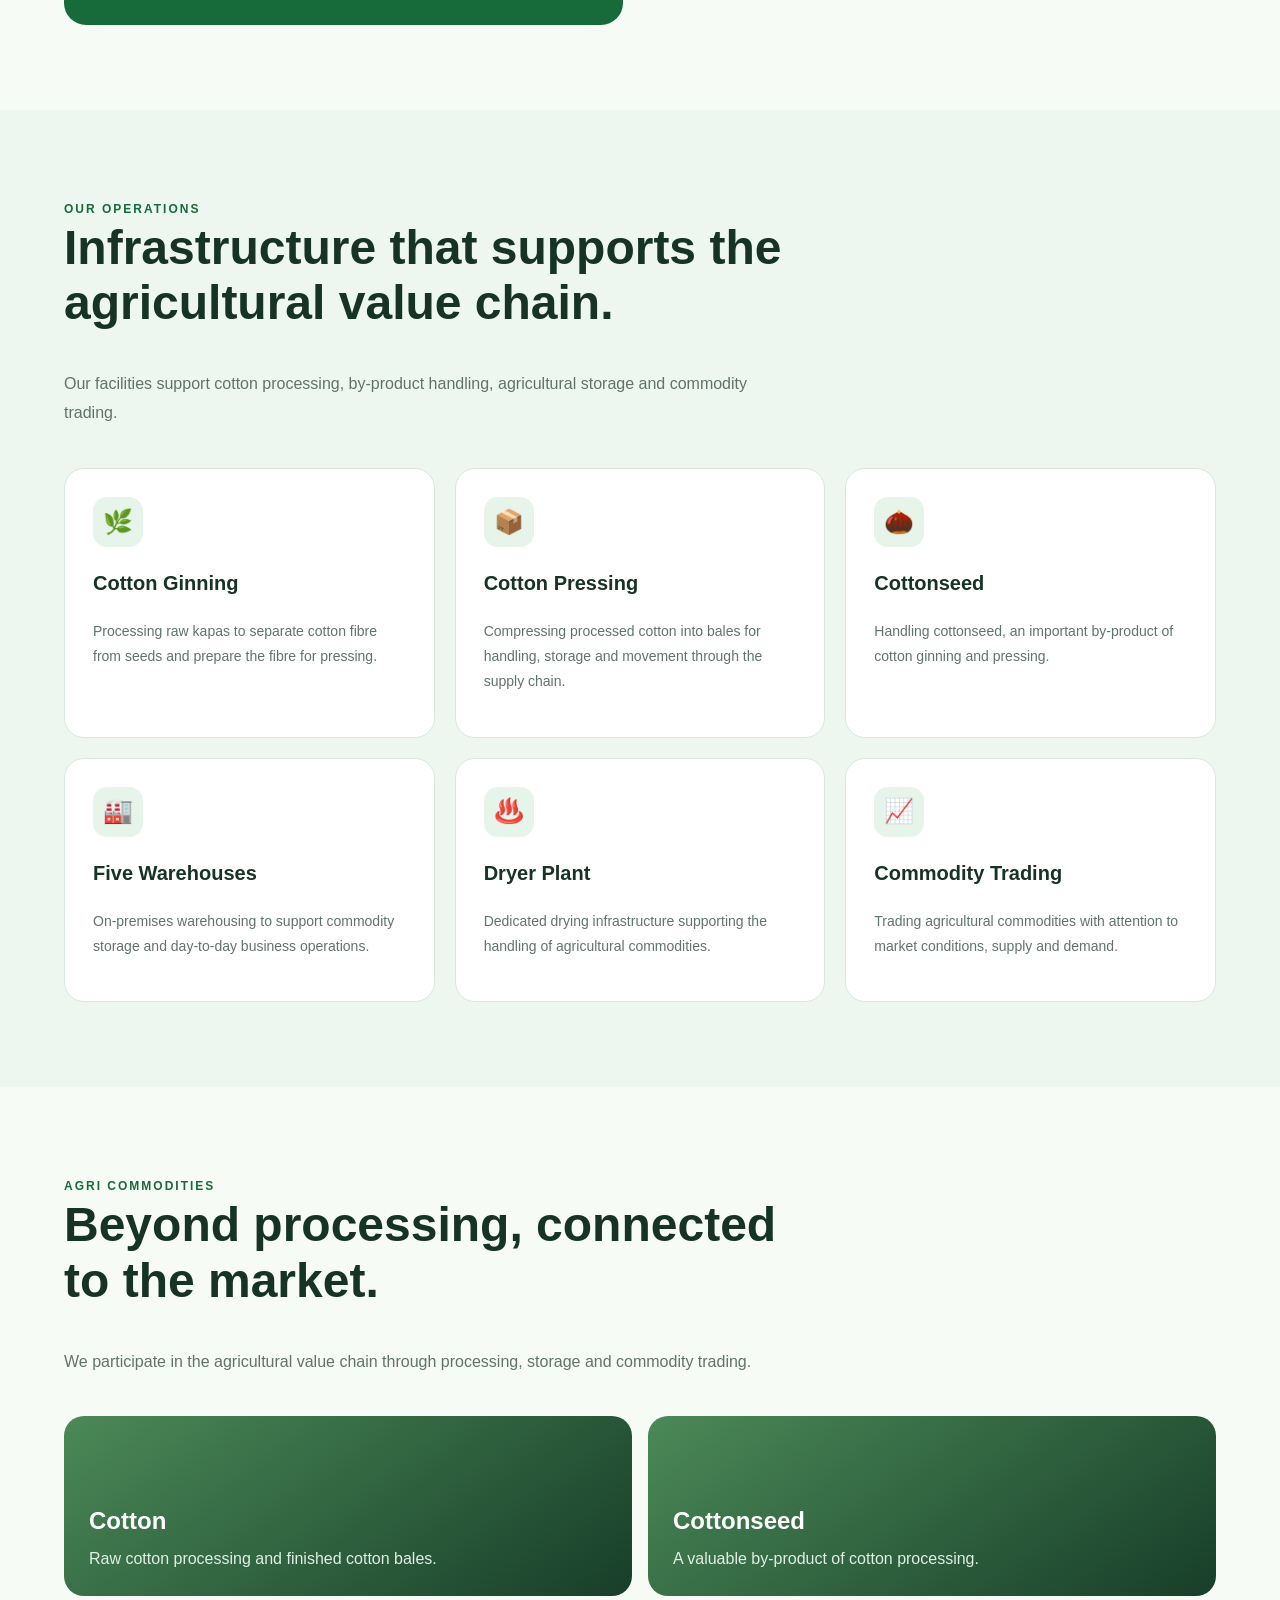
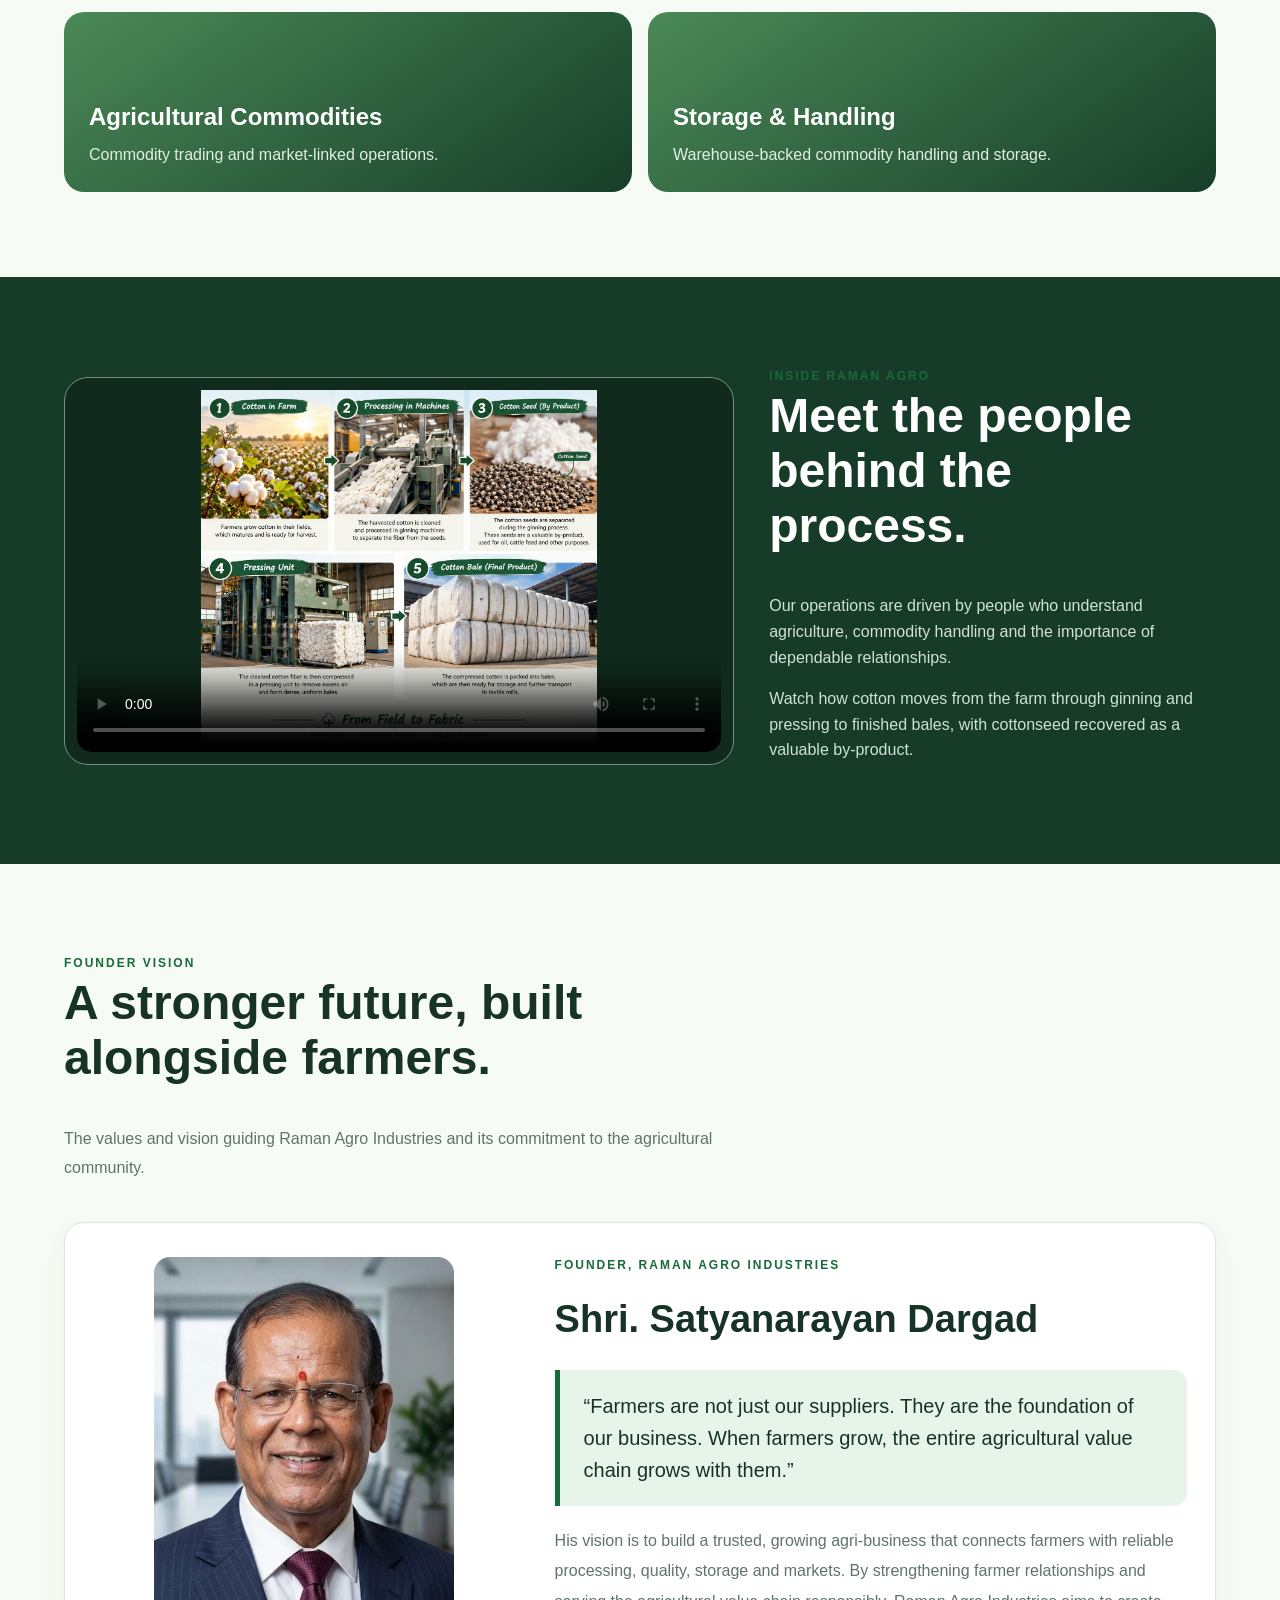
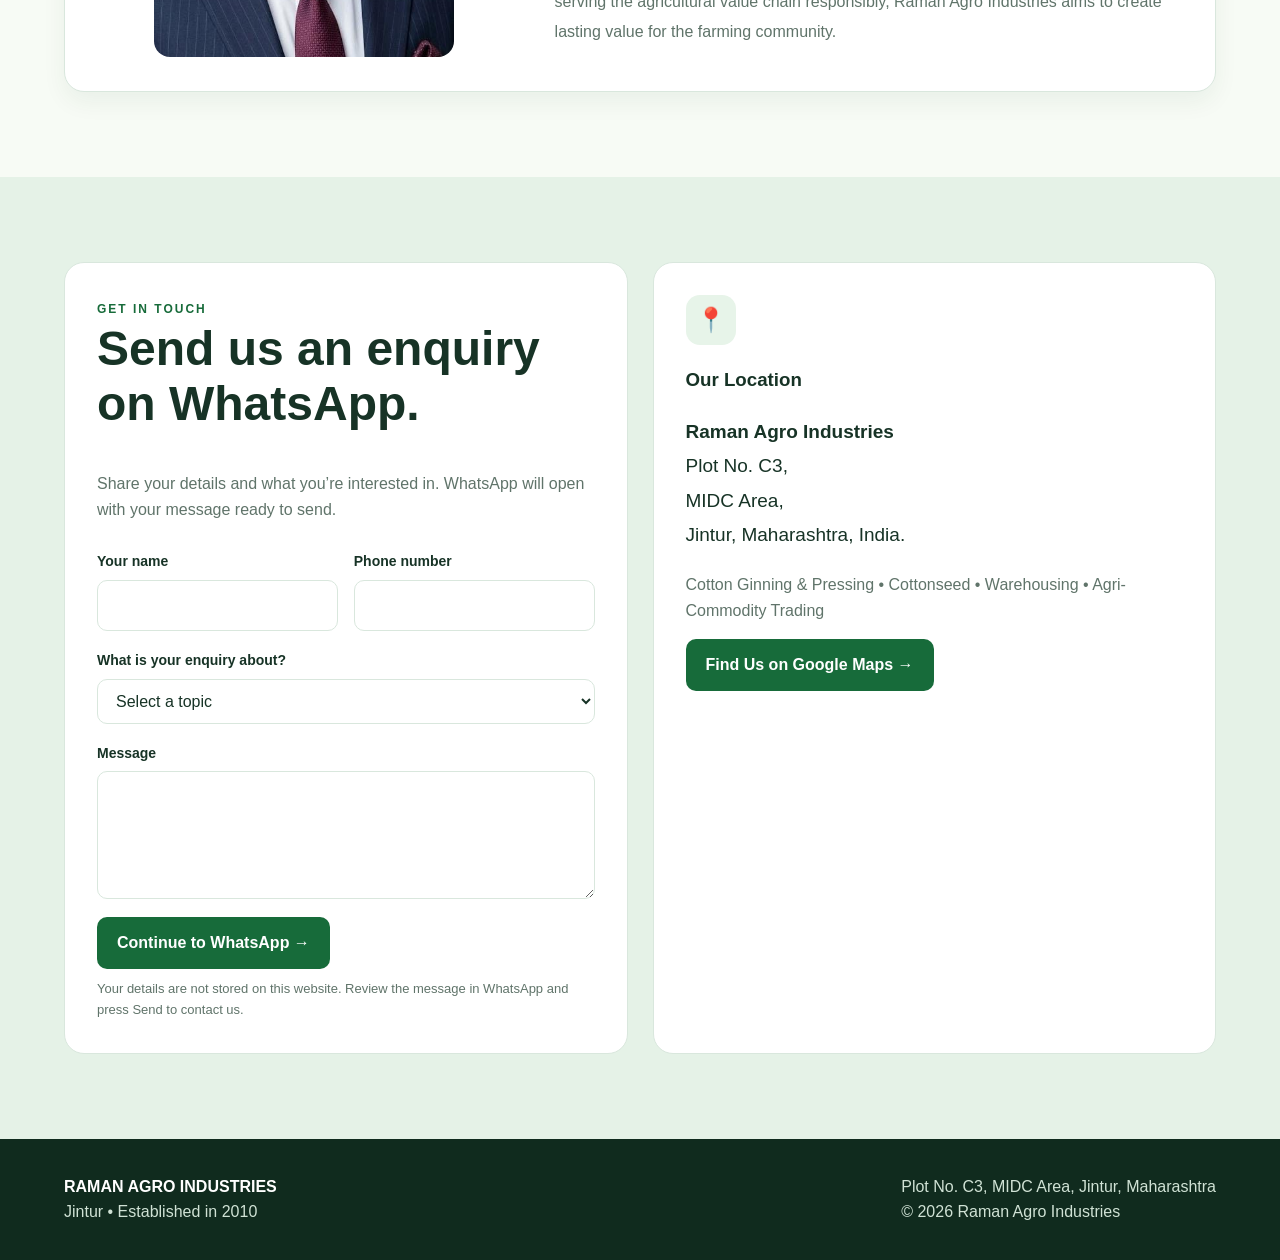
==== commit 88225348: "Update founder photo and details Co-authored-by: Copilot <223556219+Copilot@users.noreply.github.com" ====
--- a/index.html
+++ b/index.html
@@ -242,10 +242,10 @@
         </div>
 
         <div class="founder-vision reveal">
-          <img src="images/founder.png?v=3" alt="Founder Shri. Shriramji Dargad">
+          <img src="images/dada bade.jpeg" alt="Founder Mr. Satyanarayan Dargad">
           <div class="founder-vision-copy">
             <span class="section-label">Founder, Raman Agro Industries</span>
-            <h3>Shri. Shriramji Dargad</h3>
+            <h3>Shri. Satyanarayan Dargad</h3>
             <blockquote>
               “Farmers are not just our suppliers. They are the foundation of our business. When farmers grow, the entire agricultural value chain grows with them.”
             </blockquote>
